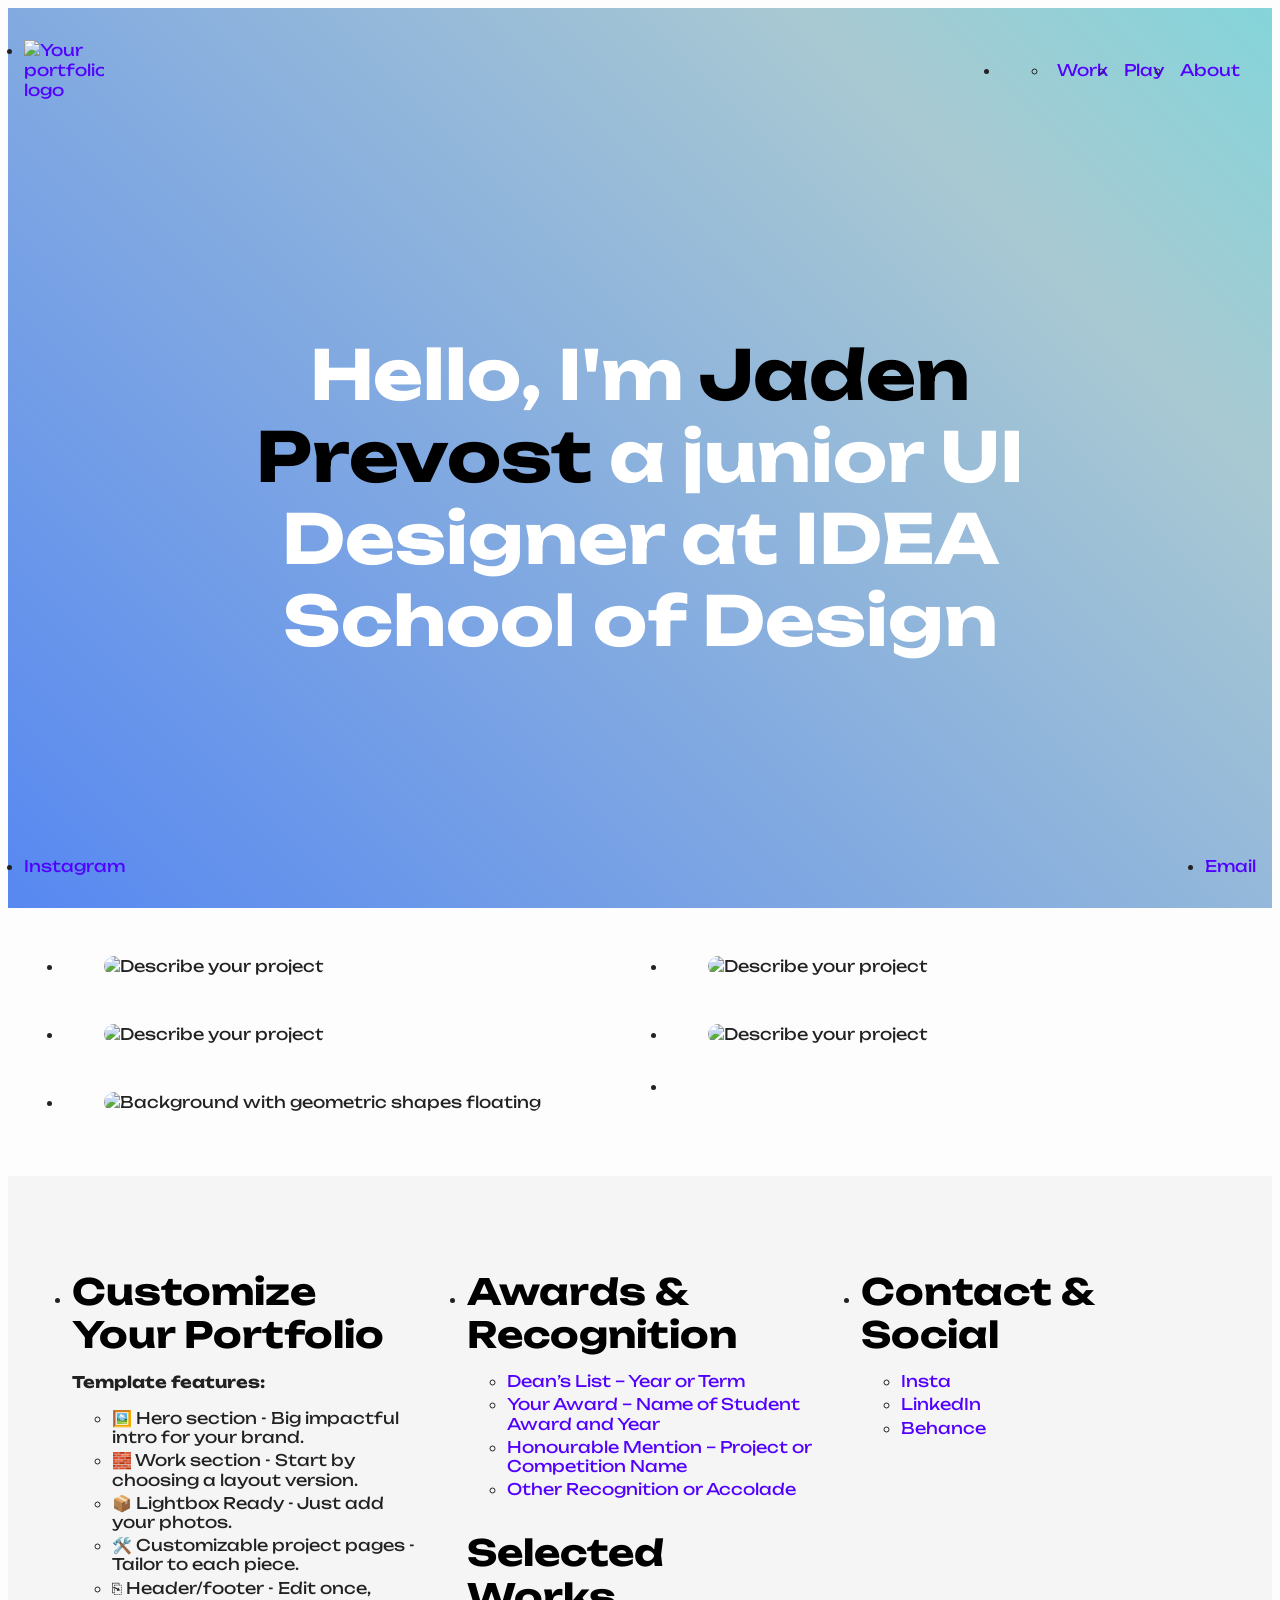
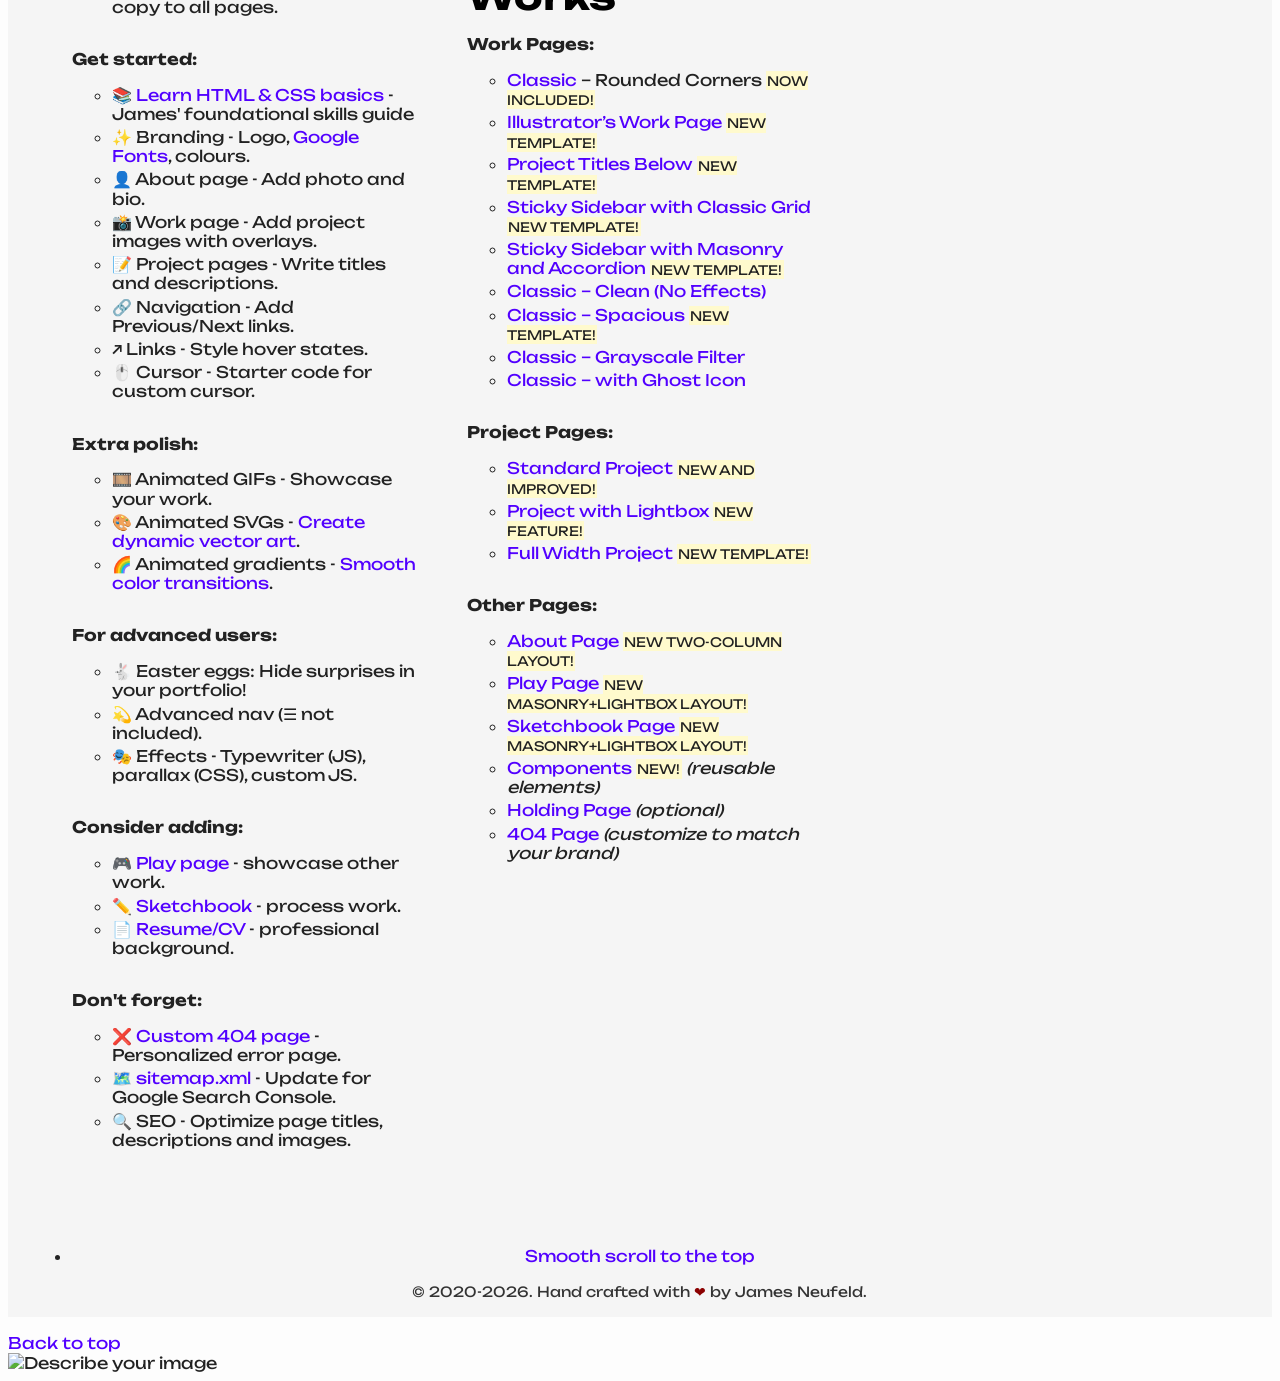
==== index.html @ 2d8c3b5b "Help from James" ====
<!doctype html>
<html lang="en">
  <head>
    <title>
      Free Creative Portfolio Template: October 2025 Version | Work Page
    </title>
    <meta
      name="description"
      content="When writing a meta description, keep it between 140 and 160 characters so Google can display your entire message. Don’t forget to include your keyword!"
    />
    <meta charset="utf-8" />
    <meta name="viewport" content="width=device-width, initial-scale=1.0" />
    <link
      rel="icon"
      type="image/svg+xml"
      href="assets/branding-images/favicon.svg"
    />
    <link
      rel="icon"
      type="image/png"
      href="assets/branding-images/favicon.png"
    />
    <meta property="og:image" content="screenshot.jpg" />
    <link
      rel="stylesheet"
      href="https://cdnjs.cloudflare.com/ajax/libs/meyer-reset/2.0/reset.min.css"
    />
    <link
      rel="stylesheet"
      href="https://cdnjs.cloudflare.com/ajax/libs/font-awesome/6.6.0/css/all.min.css"
      integrity="sha512-Kc323vGBEqzTmouAECnVceyQqyqdsSiqLQISBL29aUW4U/M7pSPA/gEUZQqv1cwx4OnYxTxve5UMg5GT6L4JJg=="
      crossorigin="anonymous"
      referrerpolicy="no-referrer"
    />
    <link rel="stylesheet" href="./styles/style.css" />
  </head>

  <body class="work-page" id="top">
    <section class="hero gradient-animation">
      <header class="hero-header">
        <ul class="nav-branding">
          <!-- Logo (standalone LI) -->
          <li class="nav-branding-logo">
            <a href="index.html">
              <img
                src="assets/branding-images/logo.svg"
                alt="Your portfolio logo"
              />
            </a>
          </li>
          <li class="nav-branding-item">
            <ul class="nav-branding-group">
              <li class="nav-branding-item">
                <a href="index.html" class="nav-link-primary">Work</a>
              </li>
              <li class="nav-branding-item">
                <a href="play.html" class="nav-link-primary">Play</a>
              </li>
              <li class="nav-branding-item">
                <a href="about.html" class="nav-link-primary">About</a>
              </li>
            </ul>
          </li>
        </ul>
      </header>
      <div class="hero-headline-wrapper">
        <h1 class="hero-headline">
          Hello, I'm
          <span class="highlight-primary stroke-shadow">Jaden Prevost</span> a
          junior UI Designer at IDEA School of Design
        </h1>
      </div>
      <footer class="hero-footer">
        <ul class="hero-footer-navigation">
          <li>
            <!-- Update with your real Instagram link -->
            <a href="#" class="nav-link-primary">Instagram</a>
          </li>
          <li>
            <!-- Update with your real email address -->
            <a href="mailto:james@magnetude.com" class="nav-link-primary"
              >Email</a
            >
          </li>
        </ul>
      </footer>
    </section>

    <main class="main-work-section">
      <section class="portfolio">
        <ul class="grid">
          <li class="work-page-grid-item">
            <figure>
              <img
                src="assets/temp/first-name-last-name--project-title--category-3.jpg"
                width="1920"
                height="1080"
                class="rounded-large"
                loading="lazy"
                alt="Describe your project"
              />
            </figure>
            <a href="project-1.html">
              <div
                class="project-details-overlay overlay rounded-large centered-text"
              >
                <h1 class="work-grid-project-title">Shared Space</h1>
                <h4 class="work-grid-project-category">Mobile App</h4>
              </div>
            </a>
          </li>
          <li class="work-page-grid-item">
            <figure>
              <img
                src="assets/temp/first-name-last-name--project-title--category-1.jpg"
                width="1920"
                height="1080"
                class="rounded-large"
                loading="lazy"
                alt="Describe your project"
              />
            </figure>
            <a href="project-2.html">
              <div
                class="project-details-overlay overlay rounded-large centered-text"
              >
                <h1 class="work-grid-project-title">Mexican Dine</h1>
                <h4 class="work-grid-project-category">
                  WordPress Restaurant Website
                </h4>
              </div>
            </a>
          </li>
          <li class="work-page-grid-item">
            <figure>
              <img
                src="assets/temp/first-name-last-name--project-title--category-2.jpg"
                width="1920"
                height="1080"
                class="rounded-large"
                loading="lazy"
                alt="Describe your project"
              />
            </figure>
            <a href="project-3.html">
              <div
                class="project-details-overlay overlay rounded-large centered-text"
              >
                <h1 class="work-grid-project-title">Project Number Three</h1>
                <h4 class="work-grid-project-category">
                  Packaging &amp; Art Direction
                </h4>
              </div>
            </a>
          </li>
          <li class="work-page-grid-item">
            <figure>
              <img
                src="assets/temp/first-name-last-name--project-title--category--placeholder-neo-classical-1.jpg"
                width="1920"
                height="1080"
                class="rounded-large"
                loading="lazy"
                alt="Describe your project"
              />
            </figure>
            <a href="project-1.html">
              <div
                class="project-details-overlay overlay rounded-large centered-text"
              >
                <h1 class="work-grid-project-title">Project Number Four</h1>
                <h4 class="work-grid-project-category">Fine Art</h4>
              </div>
            </a>
          </li>
          <li class="work-page-grid-item">
            <figure>
              <img
                src="assets/temp/animated-svg-background-example.svg"
                width="1920"
                height="1080"
                class="rounded-large"
                loading="lazy"
                alt="Background with geometric shapes floating"
              />
            </figure>
            <a href="project-1.html">
              <div
                class="project-details-overlay overlay rounded-large centered-text"
              >
                <h1 class="work-grid-project-title">Project Number Five</h1>
                <h4 class="work-grid-project-category">Illustration</h4>
              </div>
            </a>
          </li>
          <li class="work-page-grid-item">
            <figure>
              <object
                type="image/svg+xml"
                data="assets/temp/mixed-media-animation-example.svg"
                class="rounded-large"
              ></object>
            </figure>
            <a href="project-1.html">
              <div
                class="project-details-overlay overlay rounded-large centered-text"
              >
                <h1 class="work-grid-project-title">Project Number Six</h1>
                <h4 class="work-grid-project-category">Add Your Categories</h4>
              </div>
            </a>
          </li>
        </ul>
      </section>
    </main>
    <ul class="footer-global">
      <li class="footer-tagline">
        <h2>Customize Your Portfolio</h2>
        <p><strong>Template features:</strong></p>
        <ul class="footer-list">
          <li class="footer-item">
            🖼️ Hero section - Big impactful intro for your brand.
          </li>
          <li class="footer-item">
            🧱 Work section - Start by choosing a layout version.
          </li>
          <li class="footer-item">📦 Lightbox Ready - Just add your photos.</li>
          <li class="footer-item">
            🛠️ Customizable project pages - Tailor to each piece.
          </li>
          <li class="footer-item">
            ⎘ Header/footer - Edit once, copy to all pages.
          </li>
        </ul>

        <p><strong>Get started:</strong></p>
        <ul class="footer-list">
          <li class="footer-item">
            📚
            <a
              href="https://www.notion.so/jamesneufeld/Introduction-to-HTML-CSS-Foundational-Skills-1b8ffef6256f80ca9e20fd0b42656bd6"
              target="_blank"
              >Learn HTML & CSS basics</a
            >
            - James' foundational skills guide
          </li>
          <li class="footer-item">
            ✨ Branding - Logo,
            <a href="https://fonts.google.com/" target="_blank">Google Fonts</a
            >, colours.
          </li>
          <li class="footer-item">👤 About page - Add photo and bio.</li>
          <li class="footer-item">
            📸 Work page - Add project images with overlays.
          </li>
          <li class="footer-item">
            📝 Project pages - Write titles and descriptions.
          </li>
          <li class="footer-item">🔗 Navigation - Add Previous/Next links.</li>
          <li class="footer-item">↗️ Links - Style hover states.</li>
          <li class="footer-item">
            🖱️ Cursor - Starter code for custom cursor.
          </li>
        </ul>
        <p><strong>Extra polish:</strong></p>
        <ul class="footer-list">
          <li class="footer-item">🎞️ Animated GIFs - Showcase your work.</li>
          <li class="footer-item">
            🎨 Animated SVGs -
            <a href="https://www.svgator.com/" target="_blank"
              >Create dynamic vector art</a
            >.
          </li>
          <li class="footer-item">
            🌈 Animated gradients -
            <a href="https://mycolor.space/gradient" target="_blank"
              >Smooth color transitions</a
            >.
          </li>
        </ul>
        <p><strong>For advanced users:</strong></p>
        <ul class="footer-list">
          <li class="footer-item">
            🐇 Easter eggs: Hide surprises in your portfolio!
          </li>
          <li class="footer-item">💫 Advanced nav (☰ not included).</li>
          <li class="footer-item">
            🎭 Effects - Typewriter (JS), parallax (CSS), custom JS.
          </li>
        </ul>
        <p><strong>Consider adding:</strong></p>
        <ul class="footer-list">
          <li class="footer-item">
            🎮 <a href="play.html">Play page</a> - showcase other work.
          </li>
          <li class="footer-item">
            ✏️ <a href="sketchbook.html">Sketchbook</a> - process work.
          </li>
          <li class="footer-item">
            📄 <a href="resume.html">Resume/CV</a> - professional background.
          </li>
        </ul>
        <p><strong>Don't forget:</strong></p>
        <ul class="footer-list">
          <li class="footer-item">
            ❌ <a href="404.html">Custom 404 page</a> - Personalized error page.
          </li>
          <li class="footer-item">
            🗺️ <a href="sitemap.xml">sitemap.xml</a> - Update for Google Search
            Console.
          </li>
          <li class="footer-item">
            🔍 SEO - Optimize page titles, descriptions and images.
          </li>
        </ul>
      </li>
      <li class="footer-highlights">
        <h2>Awards &amp; Recognition</h2>
        <ul class="footer-awards-list">
          <li class="footer-item">
            <a href="#">Dean’s List – Year or Term</a>
          </li>
          <li class="footer-item">
            <a href="#">Your Award – Name of Student Award and Year</a>
          </li>
          <li class="footer-item">
            <a href="#">Honourable Mention – Project or Competition Name</a>
          </li>
          <li class="footer-item">
            <a href="#">Other Recognition or Accolade</a>
          </li>
        </ul>

        <h2>Selected Works</h2>

        <p><strong>Work Pages:</strong></p>
        <ul class="footer-works-list">
          <li class="footer-item">
            <a href="index.html">Classic</a> – Rounded Corners
            <span class="badge-new blink">Now Included!</span>
          </li>
          <li class="footer-item">
            <a href="illustration.html">Illustrator’s Work Page</a>
            <span class="badge-new blink">New Template!</span>
          </li>
          <li class="footer-item">
            <a href="work-titles-below.html">Project Titles Below</a>
            <span class="badge-new blink">New Template!</span>
          </li>
          <li class="footer-item">
            <a href="work-sidebar.html">Sticky Sidebar with Classic Grid</a>
            <span class="badge-new blink">New Template!</span>
          </li>
          <li class="footer-item">
            <a href="work-sidebar-masonry.html"
              >Sticky Sidebar with Masonry and Accordion</a
            >
            <span class="badge-new blink">New Template!</span>
          </li>
          <li class="footer-item">
            <a href="work-clean.html">Classic – Clean (No Effects)</a>
          </li>
          <li class="footer-item">
            <a href="work-padded.html">Classic – Spacious</a>
            <span class="badge-new blink">New Template!</span>
          </li>
          <li class="footer-item">
            <a href="work-grayscale.html">Classic – Grayscale Filter</a>
          </li>
          <li class="footer-item">
            <a href="work-ghost.html">Classic – with Ghost Icon</a>
          </li>
        </ul>

        <p><strong>Project Pages:</strong></p>
        <ul class="footer-works-list">
          <li class="footer-item">
            <a href="project-1.html">Standard Project</a>
            <span class="badge-new blink">New and improved!</span>
          </li>
          <li class="footer-item">
            <a href="project-lightbox.html">Project with Lightbox</a>
            <span class="badge-new blink">New feature!</span>
          </li>
          <li class="footer-item">
            <a href="project-full-width.html">Full Width Project</a>
            <span class="badge-new blink">New Template!</span>
          </li>
        </ul>

        <p><strong>Other Pages:</strong></p>
        <ul class="footer-works-list">
          <li class="footer-item">
            <a href="about.html">About Page</a>
            <span class="badge-new blink">New Two-Column Layout!</span>
          </li>
          <li class="footer-item">
            <a href="play.html">Play Page</a>
            <span class="badge-new blink">New Masonry+Lightbox Layout!</span>
          </li>
          <li class="footer-item">
            <a href="sketchbook.html">Sketchbook Page</a>
            <span class="badge-new blink">New Masonry+Lightbox Layout!</span>
          </li>
          <li class="footer-item">
            <a href="components.html">Components</a>
            <span class="badge-new blink">New!</span>
            <em>(reusable elements)</em>
          </li>
          <li class="footer-item">
            <a href="index.html">Holding Page</a> <em>(optional)</em>
          </li>
          <li class="footer-item">
            <a href="404.html">404 Page</a>
            <em>(customize to match your brand)</em>
          </li>
        </ul>
      </li>
      <li class="footer-contact-social">
        <h2>Contact &amp; Social</h2>
        <ul class="footer-socials-list">
          <li class="footer-item"><a href="#">Insta</a></li>
          <li class="footer-item"><a href="#">LinkedIn</a></li>
          <li class="footer-item"><a href="#">Behance</a></li>
        </ul>
      </li>
      <li class="footer-full-width">
        <p><a href="#top">Smooth scroll to the top</a></p>
        <p class="footer-fineprint">
          &copy; <span id="copyright-years">2020-</span>. Hand crafted with
          <span class="heart">❤</span>
          by James Neufeld.
        </p>
        <script>
          document.getElementById("copyright-years").textContent +=
            new Date().getFullYear();
        </script>
      </li>
    </ul>

    <div id="myID" class="bottomMenu hide">
      <a href="#">Back to top</a>
    </div>

    <div class="flier">
      <img
        src="assets/branding-images/smiley-face.svg"
        alt="Describe your image"
      />
    </div>

    <script>
      myID = document.getElementById("myID");

      var myScrollFunc = function () {
        var y = window.scrollY;
        if (y >= 800) {
          myID.className = "bottomMenu show";
        } else {
          myID.className = "bottomMenu hide";
        }
      };

      window.addEventListener("scroll", myScrollFunc);
    </script>
  </body>
</html>
---- styles/style.css ----
/*
 * =============================================
 * PORTFOLIO FOR CREATIVES – MAIN STYLESHEET
 * =============================================
 * Author: James Neufeld
 * Version: 2.1 | Last Updated: April 13, 2025
 * License: GNU General Public License v3.0 (GPL-3.0)
 * https://www.gnu.org/licenses/gpl-3.0.en.html
 * 
 * CONTENTS:                    DESIGN SYSTEM:
 * 1. Base Styles               - Comprehensive color & font theming 🎨
 * 2. Typography                - Mobile-first responsive architecture 📱
 * 3. Layout Components
 * 4. Page Templates
 * 5. Responsive Breakpoints
 * =============================================
 */

/* 
███████  ██████  ███    ██ ████████ ███████ 
██      ██    ██ ████   ██    ██    ██      
█████   ██    ██ ██ ██  ██    ██    ███████ 
██      ██    ██ ██  ██ ██    ██         ██ 
██       ██████  ██   ████    ██    ███████ 
*/

/* ------------------------------- */
/* 🌐 Google Fonts - Customize Your Site's Typography */
/* You can add your own fonts here, but be mindful of performance */
/* ------------------------------- */

/* TODO: Replace these Google Fonts with the ones you want to use on your site. */
/* Remember, the more fonts you load, the longer it can take for your page to load. */

/* Unbounded Font*/
@import url("https://fonts.googleapis.com/css2?family=Unbounded:wght@200..900&display=swap");

/*

/* 
██ ███    ███ ██████   ██████  ██████  ████████      ██████ ███████ ███████ 
██ ████  ████ ██   ██ ██    ██ ██   ██    ██        ██      ██      ██      
██ ██ ████ ██ ██████  ██    ██ ██████     ██        ██      ███████ ███████ 
██ ██  ██  ██ ██      ██    ██ ██   ██    ██        ██           ██      ██ 
██ ██      ██ ██       ██████  ██   ██    ██         ██████ ███████ ███████ 
*/

/* ------------------------------- */
/* 🔗 Imported Stylesheets */
/* These are external CSS files that add extra effects to your site. */
/* ------------------------------- */

/* TODO: Delete any stylesheets you don't plan to use on your site. */

/* File for animation effects that make elements move (e.g., flying) */
@import url("make-something-fly.css");

/* File for animation effects that make elements blink */
@import url("make-something-blink.css");

/* File for adding a smooth animated gradient background */
@import url("animated-gradient.css");

/* File for adding a glitch animation to your 404 error page */
@import url("error.css");

/* File for adding text stroke (outline) effect */
@import url("text-stroke.css");

/* File for adding stroke shadow effect around text */
@import url("stroke-shadow.css");

/* File with extra experimental styles (e.g., fun animations or effects) */
@import url("experiments.css");

/* File for adding a scroll-to-top button or effect */
@import url("scroll-to-top.css");

/* File for adding accordion functionality to expand/collapse content sections */
@import url("accordian.css");

/* 
██    ██  █████  ██████  ██  █████  ██████  ██      ███████ ███████ 
██    ██ ██   ██ ██   ██ ██ ██   ██ ██   ██ ██      ██      ██      
██    ██ ███████ ██████  ██ ███████ ██████  ██      █████   ███████ 
 ██  ██  ██   ██ ██   ██ ██ ██   ██ ██   ██ ██      ██           ██ 
  ████   ██   ██ ██   ██ ██ ██   ██ ██████  ███████ ███████ ███████ 
*/

/* ------------------------------- */
/* 🎨 Theme Design Variables */
/* Use CSS variables to quickly change your site's color scheme and typography */
/* ------------------------------- */

/* These design variables store important elements like colours and fonts.
   You can easily change the look and feel of your site by adjusting these values. */

/* TODO: Customize these variables to fit your design. You can add new ones or delete ones you don’t need. */

:root {
  /* Typography */
  --font-family-body: "Unbounded", sans-serif;
  --font-family-heading: "Unbounded", sans-serif;
  --font-family-project-title: "Unbounded", sans-serif;
  /* Core Colours */
  --color-text-primary: #222;
  --color-text-secondary: #333;
  --color-accent-primary: #ffffff;
  --color-accent-secondary: #000000;
  --color-overlay-primary: rgba(82, 0, 255, 0.5);
  --color-highlight: lemonchiffon;
  --color-fallback: #ff057c; /* Fallback color for glitch effect on 404 page */
  /* Backgrounds */
  --color-bg: #fdfdfd;
  --color-bg-about: #f5f5f5;
  --color-bg-footer: #f5f5f5;
  --color-bg-holding-page: rgba(82, 0, 255, 0.6);
  /* Headings */
  --h1-color: #000000;
  --h2-color: #000000;
  --h3-color: #000000;
  --h4-color: #000000;
  --h5-color: #000000;
  --h6-color: #000000;
  /* Special Text Colours */
  --color-text-holding-title: #ebedf0;
  --color-text-project-category: #ffffff;
  --color-text-project-description: #222;
  --color-text-project-sidebar: #222;
  --color-text-project-title: #000000;
  --color-text-work-grid-title: #ffffff;
  /* Link States */
  --color-link: #5200ff;
  --color-link-hover: #111;
  --color-link-visited: #5200ff;
  /* Navigation */
  --color-nav-link: #5200ff;
  --color-nav-link-hover: #321575;
  --color-nav-arrow: #5200ff;
  --color-nav-arrow-hover: #000;
  --color-nav-arrow-stroke: #5200ff;
  --color-nav-arrow-stroke-hover: #000;
  /* Components */
  --color-bg-full-width: #f5f5f5;
  --color-bg-project-description: #f5f5f5;
  --color-bg-sidebar-project: transparent;
  --color-bg-sidebar-work: lemonchiffon;
  --color-gradient-hero: linear-gradient(90deg, #ff00ff, #00ffff);
  --color-gradient-project-details: linear-gradient(
    -225deg,
    #ff057c 0%,
    #8d0b93 50%,
    #321575 100%
  );
  /* Special Elements */
  --color-icon-heart: darkred;
  --color-text-holding-footer: #f8f8ff;
  --color-bg-selection: #5200ff;
  --color-shadow-stroke: rgba(0, 0, 0, 0.4);
  /* Assets */
  --image-noise-texture: url(/assets/temp/noise.svg);
  /* Animation Durations */
  --duration-fast: 0.15s; /* Quick interactions (hover states) */
  --duration-normal: 0.3s; /* Standard transitions (button clicks) */
  --duration-slow: 0.75s; /* Prominent animations (page transitions) */
  /* Rounded Corners */
  --radius-sm: 0.5rem; /* Small interactive elements */
  --radius-md: 1rem; /* Cards/containers */
  --radius-lg: 2rem; /* Large decorative elements */
  --radius-full: 50%; /* Circles/pills */
  /* Padding Scale */
  --padding-tiny: 0.5rem; /* Micro-spacing: icon padding, toggle switches */
  --padding-small: 1rem; /* Compact spacing: mobile buttons, form tags */
  --padding-medium: 2rem; /* Standard spacing: desktop buttons, card content */
  --padding-large: 3rem; /* Section spacing: content blocks, banner padding */
  --padding-jumbo: 4rem; /* Hero elements: full-width containers, page headers */
  --padding-ultra: 8rem; /* Full-bleed spacing: edge-to-edge layouts, super-sized headers */
  /* Flex Gap Scale */
  --gap-tiny: 0.5rem; /* Micro-gap: icon spacing, small button groups */
  --gap-small: 1rem; /* Compact gap: card elements, form fields */
  --gap-medium: 2rem; /* Standard gap: desktop card grids, section items */
  --gap-large: 3rem; /* Section gap: major content blocks, banner spacing */
  --gap-jumbo: 4rem; /* Hero gap: full-width containers, large card spacing */
  --gap-ultra: 8rem; /* Edge-to-edge spacing: mega sections, spacious layouts */
}

/* ======================
   #BASE STYLES
   ====================== */

/* 
███    ███  ██████  ██████  ██ ██      ███████     ███████ ██ ██████  ███████ ████████ 
████  ████ ██    ██ ██   ██ ██ ██      ██          ██      ██ ██   ██ ██         ██    
██ ████ ██ ██    ██ ██████  ██ ██      █████       █████   ██ ██████  ███████    ██    
██  ██  ██ ██    ██ ██   ██ ██ ██      ██          ██      ██ ██   ██      ██    ██    
██      ██  ██████  ██████  ██ ███████ ███████     ██      ██ ██   ██ ███████    ██    
*/

/* ------------------------------- */
/* 📱 Responsive Design for Small Devices (Portrait Phones) */
/* No media query needed for small devices like phones under 576px. This is the default in Bootstrap. */
/* ------------------------------- */

/* Add border-box sizing to make layout easier and enable smooth scrolling behavior */
html {
  box-sizing: border-box; /* Makes sure padding and borders don't add extra width to elements */
  scroll-behavior: smooth; /* Adds smooth scrolling between sections */
  cursor:
    url("../assets/temp/up-cursor.png"), auto !important; /* Custom cursor (change the URL below to use your own) */

  /* TODO: Replace the URL above to add a custom cursor. 
     If you want to use the default browser cursor, just delete this line. */
}

/* Ensure all elements, including pseudo-elements, follow border-box sizing */
*,
*:before,
*:after {
  box-sizing: inherit; /* Inherits the border-box setting from the html tag */
}

body {
  font-family: var(--font-family-body);
  color: var(--color-text-primary);
  background: var(--color-bg);
  display: flex;
  flex-direction: column;
  min-height: 100vh;
}

/* ------------------------------- */
/* 🖍️ Text Highlight Styles */
/* This changes the background color when you highlight text (like when you click and drag to select it) */
/* ------------------------------- */

::selection {
  background: var(
    --color-bg-selection
  ); /* Uses your custom color for highlighted text */
}

/* ---------------------------------------- */
/* 🖼️ Responsive Image Styles */
/* These styles make your images and icons look good on any screen size */
/* ---------------------------------------- */

/* Make all images and SVGs scale nicely */
img,
svg {
  max-width: 100%; /* Keeps the image from getting too big */
  height: auto; /* Keeps the image’s original proportions */
  vertical-align: top; /* Removes little gaps under images (from line-height) */
  object-fit: contain; /* Optional: Makes sure the whole image fits inside its box */
  /* Try 'cover' if you want it to fill the space, or remove this line if not needed */
}

/* ---------------------------------------- */
/* 🎨 Utility Classes for Styling Elements  */
/* Use these helper classes to quickly apply 
   common styles across your portfolio site */
/* ---------------------------------------- */

/* ------------------------ */
/* 📐 Layout & Spacing Tools */
/* ------------------------ */

/* Horizontally centers a block element (must have a defined width) */
.centered-block {
  margin: 0 auto;
}

/* Vertical layout – stacks items in a column (mobile-first) */
.flex-row {
  display: flex;
  flex-direction: column;
}

/* Puts the box on its own line and adds space underneath */
.margin-bottom {
  display: block; /* Makes it a block so it stacks nicely */
  margin-bottom: 1rem; /* Adds space below – helps with layout breathing room */
}

.width-third,
.width-two-thirds {
  width: 100%;
}

/* Adds a dashed border to help you see the box while you're designing */
.border {
  border: 1px dashed var(--color-accent-primary); /* This uses your custom accent color */
  /* TODO: Delete this later – it’s just here to help you see the box while you work */
}

/* ---------------------- */
/* ✍️  Typography Helpers */
/* ---------------------- */

/* Optimal line length for readability (~60 characters) */
.max-text-width {
  max-width: 60ch;
}

/* Centers your text (great for headings or buttons) */
.centered-text {
  text-align: center;
}

/* ------------------------------ */
/* 🌀 Animation & Interaction Tools */
/* ------------------------------ */

/* Smooth transition when applying transformations – improves hover experience */
.rotate {
  transition: transform 0.3s ease;
}

/* Rotates the element slightly on hover – adds a playful effect */
.rotate:hover {
  transform: rotate(4deg);
}

/* ----------------------------- */
/* 📦 Padding Utilities (Mobile First) */
/* ----------------------------- */

.padding-tiny {
  padding: var(--padding-tiny);
}

.padding-small {
  padding: var(--padding-small);
}

.padding-medium {
  padding: var(--padding-small); /* smaller, mobile-safe default */
}

.padding-large {
  padding: var(--padding-small); /* smaller, mobile-safe default */
}

.padding-jumbo {
  padding: var(--padding-small); /* smaller, mobile-safe default */
}

.padding-ultra {
  padding: var(--padding-small); /* smaller, mobile-safe default */
}

/* ----------------------------- */
/* 🧩 Flex Gap Utilities (Mobile First) */
/* ----------------------------- */
.gap-tiny {
  gap: var(--gap-tiny);
}
.gap-small {
  gap: var(--gap-small);
}
.gap-medium {
  gap: var(--gap-small); /* smaller, mobile-safe default */
}
.gap-large {
  gap: var(--gap-small); /* smaller, mobile-safe default */
}
.gap-jumbo {
  gap: var(--gap-small); /* smaller, mobile-safe default */
}
.gap-ultra {
  gap: var(--gap-small); /* smaller, mobile-safe default */
}

/* ------------------------------ */
/* 🧱 Border Radius Shortcuts */
/* ------------------------------ */

/* Small interactive elements (buttons, inputs) */
.rounded-small {
  border-radius: var(--radius-sm);
}

/* Default containers (cards, dropdowns) */
.rounded-medium {
  border-radius: var(--radius-md);
}

/* Large decorative elements (modals, banners) */
.rounded-large {
  border-radius: var(--radius-lg);
}

/* Perfect circles (avatars, icons) */
.rounded-full {
  border-radius: var(--radius-full);
}

/* ---------------------------------------- */
/* 🎥 Responsive Embedded Video Styles      */
/* These styles keep your videos looking sharp and correctly sized on any device */
/* ---------------------------------------- */

/* The container holds the video and maintains a 16:9 aspect ratio */
.project-video-container {
  position: relative;
  overflow: hidden;
  width: 100%;
  padding-top: 56.25%; /* 16:9 Aspect Ratio (because 9 ÷ 16 = 0.5625) */
  margin-bottom: 1rem;
}
/* The iframe is absolutely positioned to fill the container */
.responsive-iframe {
  position: absolute;
  top: 0;
  left: 0;
  bottom: 0;
  right: 0;
  width: 100%;
  height: 100%;
}

/* ---------------------------------------- */
/* 🧭 Responsive Navigation (Coming Soon)   */
/* This section is in progress — you'll build a mobile-friendly nav bar here */
/* ---------------------------------------- */

.responsive-nav {
  display: flex;
  flex-direction: row;
  justify-content: space-between;
  background: lightblue;
  padding: var(--padding-small);
}

/* ------------------------------------------------------------------ */
/* 🔤 Global & Mobile Typography                                      */
/* Heading styles that scale nicely for mobile-first, responsive sites */
/* ------------------------------------------------------------------ */

/* 
████████ ██    ██ ██████   ██████   ██████  ██████   █████  ██████  ██   ██ ██    ██ 
   ██     ██  ██  ██   ██ ██    ██ ██       ██   ██ ██   ██ ██   ██ ██   ██  ██  ██  
   ██      ████   ██████  ██    ██ ██   ███ ██████  ███████ ██████  ███████   ████   
   ██       ██    ██      ██    ██ ██    ██ ██   ██ ██   ██ ██      ██   ██    ██    
   ██       ██    ██       ██████   ██████  ██   ██ ██   ██ ██      ██   ██    ██    
*/

/* Heading Styles (h1 - h6) */

h1 {
  font-size: 2.2rem;
  font-family: var(--font-family-heading);
  line-height: 1.2;
  margin-bottom: 1rem;
  color: var(--h1-color);
}

h2 {
  font-size: 2rem;
  font-family: var(--font-family-heading);
  line-height: 1.2;
  margin-bottom: 1rem;
  color: var(--h2-color);
}

h3 {
  font-size: 1.325rem;
  margin-bottom: 1rem;
  line-height: 1.2;
  color: var(--h3-color);
}

h4 {
  font-size: 1.2rem;
  line-height: 1.2;
  margin-bottom: 1rem;
  color: var(--h4-color);
}

h5 {
  font-size: 1.1rem;
  line-height: 1.2;
  margin-bottom: 1rem;
  color: var(--h5-color);
}

h6 {
  font-size: 1rem;
  line-height: 1.2;
  margin-bottom: 1rem;
  color: var(--h6-color);
}

/* ------------------------------------------------------------------ */
/* 📝 Paragraph and Text Styles                                       */
/* Base text styles for body copy, bold, italic, and fine print       */
/* ------------------------------------------------------------------ */

p {
  font-size: 1rem;
  line-height: 1.3;
  margin-bottom: 1rem;
}

strong {
  font-weight: 700; /* Makes text bold */
}

em {
  font-style: italic; /* Adds emphasis with italic style */
}

sup {
  font-size: 0.6em; /* smaller than the surrounding text */
  vertical-align: super; /* ensures it sits above the baseline */
  font-weight: normal; /* optional: adjust weight */
}

/* ------------------------------------------------------------------ */
/* 🎨 Custom Class Styles for Headlines, Projects, and Highlights     */
/* Use these utility classes to style key text elements across pages  */
/* ------------------------------------------------------------------ */

/* Main hero headline — usually sits in the intro section */
.hero-headline {
  color: var(--color-accent-primary); /* Uses your brand's dominant color */
  max-width: 40ch; /* Optimal line length for readability (~40 characters) */
  text-wrap: balance; /* Prevents awkward line breaks (like elegant typography) */
  margin-inline: auto; /* Horizontally centers the text in its container */
}

/* Large project title — appears on individual project pages */
.project-title {
  font-size: 3.625rem;
  font-family: var(--font-family-project-title);
  color: var(--color-text-project-title);
  margin-bottom: 1rem;
}

/* Project description text — pairs with the project title */
.project-description {
  font-size: 1.225rem;
  line-height: 1.2;
  color: var(--color-text-project-description);
  margin-bottom: 1rem;
}

/* 🧱 Full-width headings — useful in layouts that span edge-to-edge */
.h1-full-width,
.h2-full-width {
  width: 100%;
  padding: var(--padding-small);
}

/* ✨ Highlighted text — great for emphasis */
.highlight-primary {
  color: var(--color-accent-secondary);
}

.highlight-gradient {
  background: var(--color-gradient-hero);
  -webkit-background-clip: text;
  color: transparent;
  font-weight: bold;
}

/* 📂 Project grid title — used in grid view (like a portfolio gallery) */
.work-grid-project-title {
  font-size: 2.875rem;
  color: var(--color-text-work-grid-title);
  text-wrap: balance;
}

/* 🏷️ Project category label — displays the type or role of the project */
.work-grid-project-category {
  color: var(--color-text-project-category);
}

/*

██   ██ ██    ██ ██████  ███████ ██████  ██      ██ ███    ██ ██   ██ ███████ 
██   ██  ██  ██  ██   ██ ██      ██   ██ ██      ██ ████   ██ ██  ██  ██      
███████   ████   ██████  █████   ██████  ██      ██ ██ ██  ██ █████   ███████ 
██   ██    ██    ██      ██      ██   ██ ██      ██ ██  ██ ██ ██  ██       ██ 
██   ██    ██    ██      ███████ ██   ██ ███████ ██ ██   ████ ██   ██ ███████ 

*/

/* -------------------------------------------------------------------------- */
/* 🔗 Hyperlink Styles — LVHFA                                                */
/* LVHFA = Link, Visited, Hover, Focus, Active                                */
/* These are the five main states a hyperlink can be in                       */
/* -------------------------------------------------------------------------- */

/* Unvisited link */
a:link {
  color: var(--color-link);
  text-decoration: none; /* Removes underline */
}

/* Visited link — after a user clicks and returns */
a:visited {
  color: var(--color-link-visited);
}

/* Hover — when a user hovers their mouse over the link */
a:hover {
  color: var(--color-link-hover);
}

/* Focus — when a link is focused (keyboard navigation) */
a:focus {
  outline: 1px solid var(--color-accent-primary);
}

/* Active — when the link is actively being clicked or tapped */
a:active {
  color: var(--color-link-hover);
  /* Useful for mobile tap interactions */
}

/* -------------------------------------------------------------------------- */
/* 🧭 Hyperlink Class Styles                                                  */
/* These are custom styles for specific types of navigation links             */
/* -------------------------------------------------------------------------- */

a.nav-link-primary {
  color: var(--color-nav-link);
}
a.nav-link-primary:hover {
  color: var(--color-nav-link-hover);
}

/* -------------------------------------------------------------------------- */
/* 🧭 Previous & Next Project Navigation Arrows                               */
/* These styles are for the left and right arrows used to move between       */
/* individual project pages in your portfolio. Includes stroke effect styles.*/
/* -------------------------------------------------------------------------- */

/* Default and visited state for navigation arrows */

.navigation-arrow:link,
.navigation-arrow:visited {
  color: var(--color-nav-arrow);
}

/* Hover and active (clicked) states — makes arrows feel interactive */
.navigation-arrow:active,
.navigation-arrow:hover {
  color: var(--color-nav-arrow-hover);
}

/* 🖋️ Optional stroke effect for a bold, outlined arrow look */

.stroke:link,
.stroke:visited {
  -webkit-text-stroke-width: 2px;
  -webkit-text-stroke-color: var(--color-nav-arrow-stroke);
}

.stroke:active,
.stroke:hover {
  -webkit-text-stroke-width: 2px;
  -webkit-text-stroke-color: var(--color-nav-arrow-stroke-hover);
}

/* 

██   ██ ███████ ██████   ██████  
██   ██ ██      ██   ██ ██    ██ 
███████ █████   ██████  ██    ██ 
██   ██ ██      ██   ██ ██    ██ 
██   ██ ███████ ██   ██  ██████  
                                 
*/

/* -------------------------------------------------------------------------- */
/* 🦸 Hero Section Layout                                                     */
/* Full-page intro area with logo, headline, icon, and footer nav            */
/* Great place for first impression and personal branding                    */
/* -------------------------------------------------------------------------- */

.hero {
  width: 100%;
  min-height: 80vh; /* Takes up most of the screen height */
  display: flex;
  flex-direction: column;
}
.hero-header {
  min-height: 6rem; /* Space reserved for logo + nav */
}

.nav-branding {
  display: flex;
  flex-direction: column;
  justify-content: space-between;
  padding: var(--padding-small);
  align-items: center;
}

.nav-branding-group {
  display: flex;
  flex-direction: row;
}
.nav-branding-item {
  padding: var(--padding-tiny);
}

.nav-branding-logo {
  width: 3rem;
  /* TODO: Adjust the width of the logo on mobile devices here */
}

.hero-headline-wrapper {
  width: 100%;
  display: flex;
  flex-direction: column;
  flex: 1;
  gap: 3rem;
  align-items: center;
  justify-content: center;
  padding: var(--padding-small);
  text-align: center; /* Keeps text centered */
}

.hero-icon {
  font-size: 4rem;
}

.hero-footer {
  display: flex;
  justify-content: center;
  flex-direction: column;
  text-align: center;
}

.hero-footer-navigation {
  display: flex;
  flex-direction: row;
  justify-content: space-between;
  padding: var(--padding-small);
}

/*

 ██████  ██████  ███    ███ ██████   ██████  ███    ██ ███████ ███    ██ ████████ ███████ 
██      ██    ██ ████  ████ ██   ██ ██    ██ ████   ██ ██      ████   ██    ██    ██      
██      ██    ██ ██ ████ ██ ██████  ██    ██ ██ ██  ██ █████   ██ ██  ██    ██    ███████ 
██      ██    ██ ██  ██  ██ ██      ██    ██ ██  ██ ██ ██      ██  ██ ██    ██         ██ 
 ██████  ██████  ██      ██ ██       ██████  ██   ████ ███████ ██   ████    ██    ███████ 
                                                                                          
*/

/* -------------------------------------------------------------------------- */
/* 🔧 Full-Width Section Components                                             */
/* These components create flexible, full-screen sections for your portfolio   */
/* Perfect for highlighting key information and projects                      */
/* -------------------------------------------------------------------------- */

.full-width-section {
  width: 100%;
  min-height: 80vh; /* Takes up most of the screen height */
  display: flex;
  flex-direction: column;
  align-items: center;
  justify-content: center;
  background: var(
    --color-bg-full-width
  ); /* Background color for full-width sections */
  margin-bottom: 1rem;
}

.full-width-headline-wrapper {
  width: 100%;
  min-height: 60vh; /* Ensures the headline takes up a good portion of the screen */
  display: flex;
  flex-direction: column;
  align-items: center;
  justify-content: center;
  padding: var(--padding-small);
  text-align: center; /* Keeps the text centered */
}

.section-container {
  width: 100%;
  display: flex;
  flex-direction: column;
  align-items: center;
  justify-content: center;
  padding: var(--padding-small);
  margin-bottom: 1rem;
}
.section-item {
  padding: var(--padding-small);
  margin: 1rem;
}

/* 

██     ██  ██████  ██████  ██   ██     ██████   █████   ██████  ███████ 
██     ██ ██    ██ ██   ██ ██  ██      ██   ██ ██   ██ ██       ██      
██  █  ██ ██    ██ ██████  █████       ██████  ███████ ██   ███ █████   
██ ███ ██ ██    ██ ██   ██ ██  ██      ██      ██   ██ ██    ██ ██      
 ███ ███   ██████  ██   ██ ██   ██     ██      ██   ██  ██████  ███████ 

*/

/* -------------------------------------------------------------------------- */
/* 🔲 Work Page Layout Components                                               */
/* These styles create the layout for your work portfolio and project pages    */
/* The goal is to showcase your projects and provide a responsive, clean UI  */
/* -------------------------------------------------------------------------- */

/* Work wrapper (takes up available space) */
.main-work-section {
  flex: 1;
}

/* Padding around work grid and project page */
.portfolio,
.project-wrapper,
.work-sidebar-wrapper {
  padding: var(
    --padding-tiny
  ); /* Padding to keep content from touching edges */
}

/* Work Sidebar on Mobile */
.work-sidebar {
  width: 100%;
  background: var(
    --color-bg-sidebar-work
  ); /* Background color for the sidebar */
}

/* Main Work Area with Sidebar on Mobile */
.work-details {
  width: 100%;
}

/* Defining the work page grid */
.grid {
  display: grid;
  grid-template-columns: repeat(
    auto-fit,
    minmax(300px, 1fr)
  ); /* Creates a responsive grid */
  grid-gap: 1rem; /* Space between grid items */
  /* The auto-fit and minmax() function help ensure responsiveness across screen sizes */
}

/* Individual Work Grid Item */
.work-page-grid-item,
.overlay-container {
  width: 100%;
  height: auto;
  position: relative; /* Needed to position the overlay */
}
/* Masonry Overlay Text */
.overlay-container:hover .overlay {
  opacity: 1;
}

/* Project container for background and padding */
.project-container {
  background: var(--color-accent-primary); /* Set project background color */
  padding: var(--padding-medium);
}

/* Overlay (appears on hover) */
.overlay {
  position: absolute;
  top: 0;
  right: 0;
  bottom: 0;
  left: 0;
  width: 100%;
  height: 100%;
  opacity: 0; /* Initially invisible */
  transition: var(--duration-slow) ease;
  display: flex;
  justify-content: center;
  align-items: center;
  flex-direction: column;
  padding: var(--padding-small);
  background-color: var(
    --color-overlay-primary
  ); /* Background color of the overlay */
  transition:
    opacity var(--duration-normal),
    visibility var(--duration-normal);
}

/* Hover effect on work page grid items */
.work-page-grid-item:hover .overlay {
  visibility: visible; /* Make overlay visible on hover */
  opacity: 1; /* Set opacity on hover */
}

/* Optional container for future overlay customization */
.project-details-overlay {
  /* Placeholder: no custom styles yet */
}

/*

███████ ██ ██████  ███████ ██████   █████  ██████  
██      ██ ██   ██ ██      ██   ██ ██   ██ ██   ██ 
███████ ██ ██   ██ █████   ██████  ███████ ██████  
     ██ ██ ██   ██ ██      ██   ██ ██   ██ ██   ██ 
███████ ██ ██████  ███████ ██████  ██   ██ ██   ██ 
                                                   
                                                   
*/

/* -------------------------------------------------------------------------- */
/* 🗂️ Sidebar Navigation Styles                                                 */
/* This section contains styles for the sidebar navigation on the portfolio    */
/* website. The aim is to create a simple and clean sidebar for better access. */
/* -------------------------------------------------------------------------- */

/* Sidebar navigation list styles */
.sidebar-nav-list {
  padding: var(--padding-small); /* Adds padding around the navigation list */
}

/* Individual navigation item styles */
.sidebar-nav-item {
  margin-bottom: 1rem; /* Space between each navigation item */
}

/* 

 █████  ██████   ██████  ██    ██ ████████ 
██   ██ ██   ██ ██    ██ ██    ██    ██    
███████ ██████  ██    ██ ██    ██    ██    
██   ██ ██   ██ ██    ██ ██    ██    ██    
██   ██ ██████   ██████   ██████     ██    
                                           
*/

/* -------------------------------------------------------------------------- */
/* 📚 About Page Grid Styles                                                   */
/* These styles structure the layout of the "About" page using a grid system.  */
/* The grid has 3 main sections: an image, text, and footer.                   */
/* -------------------------------------------------------------------------- */

/* Grid container for the About section */
.about-grid {
  display: grid; /* Set to grid layout */
  grid-template-columns: 1fr; /* Single column layout for mobile and smaller screens */
  grid-gap: 3rem; /* Space between grid items */
  background: var(--color-bg-about); /* Background color for the section */
  padding: var(--padding-small); /* Padding around the grid */
  flex: 1; /* Flex-grow to take up available space */
}

/* Image section in the About page grid */
.about-grid-image {
  grid-column: 1 / 2; /* Image spans the first column */
  grid-row: 1 / 2; /* Image spans the first row */
}

/* Text section in the About page grid */
.about-grid-text {
  grid-column: 1 / 2; /* Text spans the first column */
  grid-row: 2 / 3; /* Text spans the second row */
}

/* 

███████  ██████   ██████  ████████ ███████ ██████  
██      ██    ██ ██    ██    ██    ██      ██   ██ 
█████   ██    ██ ██    ██    ██    █████   ██████  
██      ██    ██ ██    ██    ██    ██      ██   ██ 
██       ██████   ██████     ██    ███████ ██   ██ 
                                                   
*/

/* -------------------------------------------------------------------------- */
/* 📱 MOBILE FOOTER LAYOUT                                                    */
/* Designed with mobile-first approach using CSS Grid                          */
/* -------------------------------------------------------------------------- */

.footer-global {
  display: grid;
  grid-template-columns: 1fr; /* Single column layout */
  grid-gap: 3rem; /* Consistent spacing between sections */
  min-height: auto; /* Allows footer to expand based on content, no fixed height */
  background: var(--color-bg-footer); /* Using CSS variable for theming */
  padding: var(--padding-small); /* Internal spacing */

  /* Note: Using 'fr' units ensures proper scaling across devices */
}

/* -------------------------------------------------------------------------- */
/* 🧩 FOOTER SECTION PLACEMENT                                                */
/* Each component stacks vertically in mobile view                             */
/* -------------------------------------------------------------------------- */

.footer-tagline {
  grid-column: 1 / 2; /* Full width (single column) */
  grid-row: 1 / 2;
}
.footer-highlights {
  grid-column: 1 / 2;
  grid-row: 2 / 3;
}
.footer-contact-social {
  grid-column: 1 / 2;
  grid-row: 3 / 4;
}
/* -------------------------------------------------------------------------- */
/* 🌊 FULL-WIDTH BOTTOM SECTION                                               */
/* Typically used for copyright/legal information                             */
/* -------------------------------------------------------------------------- */
.footer-full-width {
  grid-column: 1 / 2;
  grid-row: 4 / 5;
  text-align: center; /* Center copyright text */
  align-self: end; /* Push to bottom */
}

/* ------------------------------- */
/* 📜 Reusable footer list styles */
/* ------------------------------- */
.footer-list {
  margin-bottom: 2rem;
}
.footer-awards-list {
  margin-bottom: 2rem;
}
.footer-works-list {
  margin-bottom: 2rem;
}
.footer-socials-list {
  margin-bottom: 2rem;
}

/* -------------------------------------------------------------------------- */
/* 📏 Footer Item Spacing                                                     */
/* -------------------------------------------------------------------------- */

/* Apply this class to ALL list items (awards, works, social, bullets) */
.footer-item {
  line-height: 1.2; /* Consistent line height for footer items to improve spacing */
  margin-bottom: 0.25rem;
}

/* ------------------------------- */
/* ▪️ Bullet List Style */
/* Square bullets with compact spacing */
/* ------------------------------- */

.footer-bullet-list {
  list-style-type: square;
  list-style-position: inside;
  margin-bottom: 1rem;
}

.footer-bullet-list .footer-item {
  margin-bottom: 0.25rem;
  padding-left: 0.5rem;
  text-indent: -0.5rem; /* Pulls text back toward bullet */
}

/* -------------------------------------------------------------------------- */
/* ✨ Footer Special Elements                                                 */
/* -------------------------------------------------------------------------- */

/* Heart icon for copyright/love notes */
.heart {
  color: var(--color-icon-heart); /* Color for heart icon */
}

.footer-fineprint {
  font-size: 0.875rem; /* Slightly smaller for disclaimers or captions */
  color: var(--color-text-secondary); /* Themed color */
}

/* New item badges */
.badge-new {
  background: var(--color-highlight);
  padding: 0.1rem;
  font-size: 0.8125rem;
  text-transform: uppercase;
}

/* -------------------------------------------------------------------------- */
/* 🌐 MINIMAL FOOTER (ALTERNATIVE VERSION)                                    */
/* A simpler alternative to the CSS Grid footer - ideal for beginners          */
/* -------------------------------------------------------------------------- */

.footer-global-wrapper {
  padding: var(--padding-small);
}

/* 

██████  ██████   ██████       ██ ███████  ██████ ████████     ██████   █████   ██████  ███████ 
██   ██ ██   ██ ██    ██      ██ ██      ██         ██        ██   ██ ██   ██ ██       ██      
██████  ██████  ██    ██      ██ █████   ██         ██        ██████  ███████ ██   ███ █████   
██      ██   ██ ██    ██ ██   ██ ██      ██         ██        ██      ██   ██ ██    ██ ██      
██      ██   ██  ██████   █████  ███████  ██████    ██        ██      ██   ██  ██████  ███████ 
                                                                                               
*/

/* ---------------------------------------------------------------------------------- */
/* Project Page Layout - This section contains the layout for project pages,         */
/* including the project image, description, sidebar, and navigation arrows.         */
/* ---------------------------------------------------------------------------------- */

/* Wrapper for the main project section and sidebar */
.project-wrapper,
.work-sidebar-wrapper {
  display: flex;
  flex-direction: column;
  justify-content: space-between;
}

/* Full-width wrapper for the project section */
.project-wrapper-full-width {
  width: 100%;
  padding: var(--padding-small);
}

/* Container for the project content with full-width display */
.project-full-width {
  width: 100%;
  margin-bottom: 2rem;
}

/* Sidebar Styles */
.project-aside {
  width: 100%;
  padding: var(--padding-small);
  display: flex;
  flex-direction: column;
  color: var(--color-text-project-sidebar);
  background: var(--color-bg-sidebar-project);
}

/* Container for project images with center alignment */
.project-image-container {
  display: flex;
  align-items: center;
  justify-content: center;
  flex-direction: column;
  margin-bottom: 1rem; /* Space below the image */
}

/* Container for project description */
.project-description-container {
  display: flex;
  align-items: flex-start;
  justify-content: flex-start;
  flex-direction: column;
  background: var(--color-bg-project-description);
  padding: var(--padding-small);
  width: 100%;
  margin-bottom: 1rem; /* Space below the description */
}

/* Column styles for two-column and four-column layouts (mobile-first) */
.col-2,
.col-4 {
  width: 100%;
  padding: var(--padding-small);
}

/* Project image styling */
.project-image {
  width: 100%;
  display: flex;
  align-items: center;
  justify-content: center;
  margin-bottom: 1rem;
}
/* Project details section */
.project-details {
  width: 100%;
  padding: var(--padding-small);
}

/* Previous/Next Arrow Styles */

.project-navigation {
  display: flex;
  flex-direction: row;
  flex: 1;
  align-items: flex-end;
  justify-content: space-between;
  width: 100%;
}

/* Styling for left and right arrows */
.arrow-left,
.arrow-right {
  width: 50%;
}
.arrow-right {
  text-align: right;
}

.arrow {
  padding: 0;
}

/* ------------------------------- */
/* 📜 Project info list styles */
/* ------------------------------- */

.project-info-list {
  margin-bottom: 1rem;
}
.project-item {
  font-size: 1rem;
  line-height: 1.2; /* Consistent line height for project items to improve spacing */
  margin-bottom: 0.25rem;
}

/*

██████  ██       ██████   ██████      ██ ██████  ███████ ███████ ██    ██ ███    ███ ███████ 
██   ██ ██      ██    ██ ██          ██  ██   ██ ██      ██      ██    ██ ████  ████ ██      
██████  ██      ██    ██ ██   ███   ██   ██████  █████   ███████ ██    ██ ██ ████ ██ █████   
██   ██ ██      ██    ██ ██    ██  ██    ██   ██ ██           ██ ██    ██ ██  ██  ██ ██      
██████  ███████  ██████   ██████  ██     ██   ██ ███████ ███████  ██████  ██      ██ ███████ 
                                                                                             
*/

/* Blog and Resume page styles */

.text-section {
  width: 100%;
  background: var(--color-bg);
  padding: var(--padding-small);
}
.list-item {
  line-height: 1.3;
  list-style-type: disc;
  margin-left: 1.2rem;
}

/* 

██   ██  ██████  ██      ██████  ██ ███    ██  ██████  
██   ██ ██    ██ ██      ██   ██ ██ ████   ██ ██       
███████ ██    ██ ██      ██   ██ ██ ██ ██  ██ ██   ███ 
██   ██ ██    ██ ██      ██   ██ ██ ██  ██ ██ ██    ██ 
██   ██  ██████  ███████ ██████  ██ ██   ████  ██████  
                                                       
*/

/* ----------------------------------------------------------------
   Holding Page Styles
   ----------------------------------------------------------------
   Includes layout, typography, and visual effects for the demo
   landing page (index.html).

   Related files:
     • CSS: styles/interactive-blobs.css
     • JS:  js/interactive-blobs.js
---------------------------------------------------------------- */

.holding-page-animation {
  width: 10rem;
  margin: 0 auto;
  margin-bottom: 3rem;
}

.holding-page-title {
  font-size: 1.5rem;
  color: var(--color-text-holding-title);
}

.holding-page-footer {
  display: grid;
  place-items: center;
  min-height: 10vh;
  width: 100%;
  padding: var(--padding-small);
}

.holding-page-copyright {
  font-size: 0.8rem; /* Smaller font size for copyright text */
  color: var(
    --color-text-holding-footer
  ); /* Custom color for the footer text */
  margin-bottom: 0; /* Removes default margin from the bottom of the copyright text */
}

/*
███████ ██████  ██████   ██████  ██████  
██      ██   ██ ██   ██ ██    ██ ██   ██ 
█████   ██████  ██████  ██    ██ ██████  
██      ██   ██ ██   ██ ██    ██ ██   ██ 
███████ ██   ██ ██   ██  ██████  ██   ██ 
*/

/* TODO: Customize your 404 Error Page */

/* A great 404 page is a chance to leave a memorable impression when visitors land on a page that doesn't exist. Consider customizing this page to be more engaging, humorous, or on-brand with your site. Check out error.css for the gradient and glitch effect. */

.error-headline-wrapper {
  width: 85%;
  display: flex;
  flex-direction: column;
  flex: 1;
  align-items: center;
  justify-content: center;
  padding: var(--padding-small);
  text-align: center;
  margin: 0 auto;
}

.error-page-animation {
  width: 25rem;
}

/*

██████  ██       █████  ██    ██ 
██   ██ ██      ██   ██  ██  ██  
██████  ██      ███████   ████   
██      ██      ██   ██    ██    
██      ███████ ██   ██    ██    
*/

/* Play Page Styles
––––––––––––––––––––––––––––––––––––––––––––––––––
Custom styles specific to the "Play" page layout and content.

✅ Masonry layout is defined separately in masonry.css  
✅ Lightbox functionality is handled via Lightbox2 (in /lightbox2 folder)  
✅ Rotate and other utility classes are already included in the base styles (this file)

Use this section to style elements that are *unique to the Play page*.
For common layout or effects, continue using the base utility classes
to keep your styles reusable and consistent.
*/

.play-page {
  /* Add page-specific layout or container styles here */
}

/*

███████ ██   ██ ███████ ████████  ██████ ██   ██ ██████   ██████   ██████  ██   ██ 
██      ██  ██  ██         ██    ██      ██   ██ ██   ██ ██    ██ ██    ██ ██  ██  
███████ █████   █████      ██    ██      ███████ ██████  ██    ██ ██    ██ █████   
     ██ ██  ██  ██         ██    ██      ██   ██ ██   ██ ██    ██ ██    ██ ██  ██  
███████ ██   ██ ███████    ██     ██████ ██   ██ ██████   ██████   ██████  ██   ██ 

*/

/* Sketchbook Page Styles */

.sketchbook-page {
  display: grid;
  place-items: center;
}

/*

███    ███ ███████ ██████  ██  █████       ██████  ██    ██ ███████ ██████  ██ ███████ ███████ 
████  ████ ██      ██   ██ ██ ██   ██     ██    ██ ██    ██ ██      ██   ██ ██ ██      ██      
██ ████ ██ █████   ██   ██ ██ ███████     ██    ██ ██    ██ █████   ██████  ██ █████   ███████ 
██  ██  ██ ██      ██   ██ ██ ██   ██     ██ ▄▄ ██ ██    ██ ██      ██   ██ ██ ██           ██ 
██      ██ ███████ ██████  ██ ██   ██      ██████   ██████  ███████ ██   ██ ██ ███████ ███████ 

*/

/* Media Queries for Layout Adjustments */

/* Medium devices (tablets, 768px and up) */

@media (min-width: 768px) {
  /* TODO: Adjust  layout for tablets */
}

/* Large devices (desktops, 992px and up) */

/* Switch from mobile to desktop navigation */

@media (min-width: 992px) {
  /* TODO: Add or adjust styles here for large devices. */

  .flex-row {
    flex-direction: row; /* Changes to row layout on larger screens */
  }

  .width-third {
    width: 33.333%;
  }
  .width-two-thirds {
    width: 66.666%;
  }
  .holding-page-title {
    font-size: 2rem;
  }

  h1 {
    font-size: 4.275rem;
  }

  h2 {
    font-size: 2.25rem;
  }

  h3 {
    font-size: 1.625rem;
  }

  .h1-full-width,
  .h2-full-width {
    width: 70%;
    padding: var(--padding-small);
  }

  /* ----------------------------- */
  /* 📦 Padding Utilities (Desktop) */
  /* ----------------------------- */
  .padding-large {
    padding: var(--padding-large);
  }
  .padding-jumbo {
    padding: var(--padding-jumbo);
  }
  .padding-ultra {
    padding: var(--padding-ultra);
  }

  /* ----------------------------- */
  /* 🧩 Flex Gap Utilities (Desktop) */
  /* ----------------------------- */

  .gap-medium {
    gap: var(--gap-medium);
  }
  .gap-large {
    gap: var(--gap-large);
  }
  .gap-jumbo {
    gap: var(--gap-jumbo);
  }
  .gap-ultra {
    gap: var(--gap-ultra);
  }

  .nav-branding {
    flex-direction: row;
  }

  .nav-branding-logo {
    width: 5rem;
    /* TODO: Adjust the width of the logo on large devices here. */
  }

  .hero {
    min-height: 100vh;
  }

  .hero-headline-wrapper {
    padding-top: var(--padding-jumbo);
    padding-bottom: var(--padding-jumbo);
    padding-left: var(--padding-ultra);
    padding-right: var(--padding-ultra);
  }
  .error-headline-wrapper {
    padding-top: var(--padding-small);
    padding-bottom: var(--padding-small);
    padding-left: var(--padding-ultra);
    padding-right: var(--padding-ultra);
  }

  .error-404 {
    font-size: 5rem;
  }

  /* Work Page Grid for Large Devices */

  .grid {
    grid-template-columns: repeat(auto-fit, minmax(400px, 1fr));
    grid-gap: 1rem;
  }

  /* Grayscale filter with full-colour on hover and tap */

  .work-page-grid-item a.grayscale img {
    filter: grayscale(100);
  }

  .work-page-grid-item > a.grayscale:active img,
  .work-page-grid-item > a.grayscale:hover img {
    filter: grayscale(0);
  }

  /* Padding around work grid and project page */

  .portfolio,
  .project-wrapper,
  .work-sidebar-wrapper {
    padding: var(--padding-small);
  }

  /* Project Page Flex Direction on Large Devices */

  .project-wrapper,
  .work-sidebar-wrapper {
    flex-direction: row;
  }

  /* Project Full Width Styles */

  .project-wrapper-full-width {
    padding: var(--padding-small);
  }

  /* Sidebar on Large Devices */

  .project-aside {
    width: 35%;
    height: 80vh;
    position: -webkit-sticky;
    position: sticky;
    top: 8rem;
    padding-right: 2rem;
  }

  /* Main Project Image Area on Large Devices */

  .project-details {
    width: 65%;
  }

  .project-image-container,
  .project-description-container {
    flex-direction: row;
  }

  .section-container {
    width: 80%; /* Adjust this width for larger screens if needed */
    flex-direction: row;
  }

  /* Column styles for two-column and four-column layouts (desktop) */
  .col-2 {
    width: 50%;
  }
  .col-4 {
    width: 25%;
  }

  .project-navigation {
    justify-content: flex-start;
  }

  .arrow {
    padding-right: 1rem;
  }

  /* About Page Grid for Large Devices */

  .about-grid {
    padding: var(--padding-jumbo);
    grid-template-columns: 2fr 3fr;
  }

  .about-grid-image {
    grid-column: 1 / 2;
    grid-row: 1 / 2;
  }
  .about-grid-text {
    grid-row: 1 / 2;
    grid-column: 2 / 3;
  }

  /* ------------------------------- */
  /* 🖥️ FOOTER GRID - DESKTOP LAYOUT */
  /* ------------------------------- */

  .footer-global {
    padding-top: var(--padding-jumbo);
    padding-right: var(--padding-jumbo);
    padding-bottom: 0;
    padding-left: var(--padding-jumbo);
    grid-template-columns: 1fr 1fr 1fr; /* Three equal columns */
  }

  /* Column 1: Tagline/Message */
  .footer-tagline {
    grid-column: 1 / 2;
    grid-row: 1 / 2;
  }

  /* Column 2: Awards & Works */
  .footer-highlights {
    grid-row: 1 / 2;
    grid-column: 2 / 3;
  }

  /* Column 3: Contact & Social */
  .footer-contact-social {
    grid-row: 1 / 2;
    grid-column: 3 / 4;
  }

  /* ------------------------------- */
  /* 📏 FULL-WIDTH BOTTOM SECTION */
  /* ------------------------------- */
  .footer-full-width {
    grid-row: 2 / 3;
    grid-column: 1 / 4; /* Spans all three columns */
    text-align: center;
    align-self: end; /* Aligns content to bottom */
  }

  /* Work Sidebar on Large Devices */

  .work-sidebar {
    width: 25%;
    height: 80vh;
    position: -webkit-sticky;
    position: sticky;
    top: 1rem;
  }

  /* Main Work Area on Large Devices */

  .work-details {
    width: 75%;
  }
}

/* X-Large devices (large desktops, 1200px and up)*/

@media (min-width: 1200px) {
  /* TODO: Add styles here for X-large devices. */

  .grid {
    grid-template-columns: repeat(auto-fit, minmax(450px, 1fr));
  }
}

/* XX-Large devices (larger desktops, 1400px and up) */

@media (min-width: 1400px) {
  /* TODO: Add styles here for XX-large devices. */

  .grid {
    grid-template-columns: repeat(auto-fit, minmax(500px, 1fr));
  }
}

/*

███████ ██ ███    ██
██      ██ ████   ██
█████   ██ ██ ██  ██
██      ██ ██  ██ ██
██      ██ ██   ████
                                              
That’s a wrap, class! 🧑‍🎓✨

*/

/* 🎉 You made it to the end! */
/* This is a great place to celebrate your progress, add Easter eggs, or leave notes for your future self. */
/* Happy coding, and don’t forget to take breaks, stay hydrated, and share your work proudly. 💻✨🎨 */
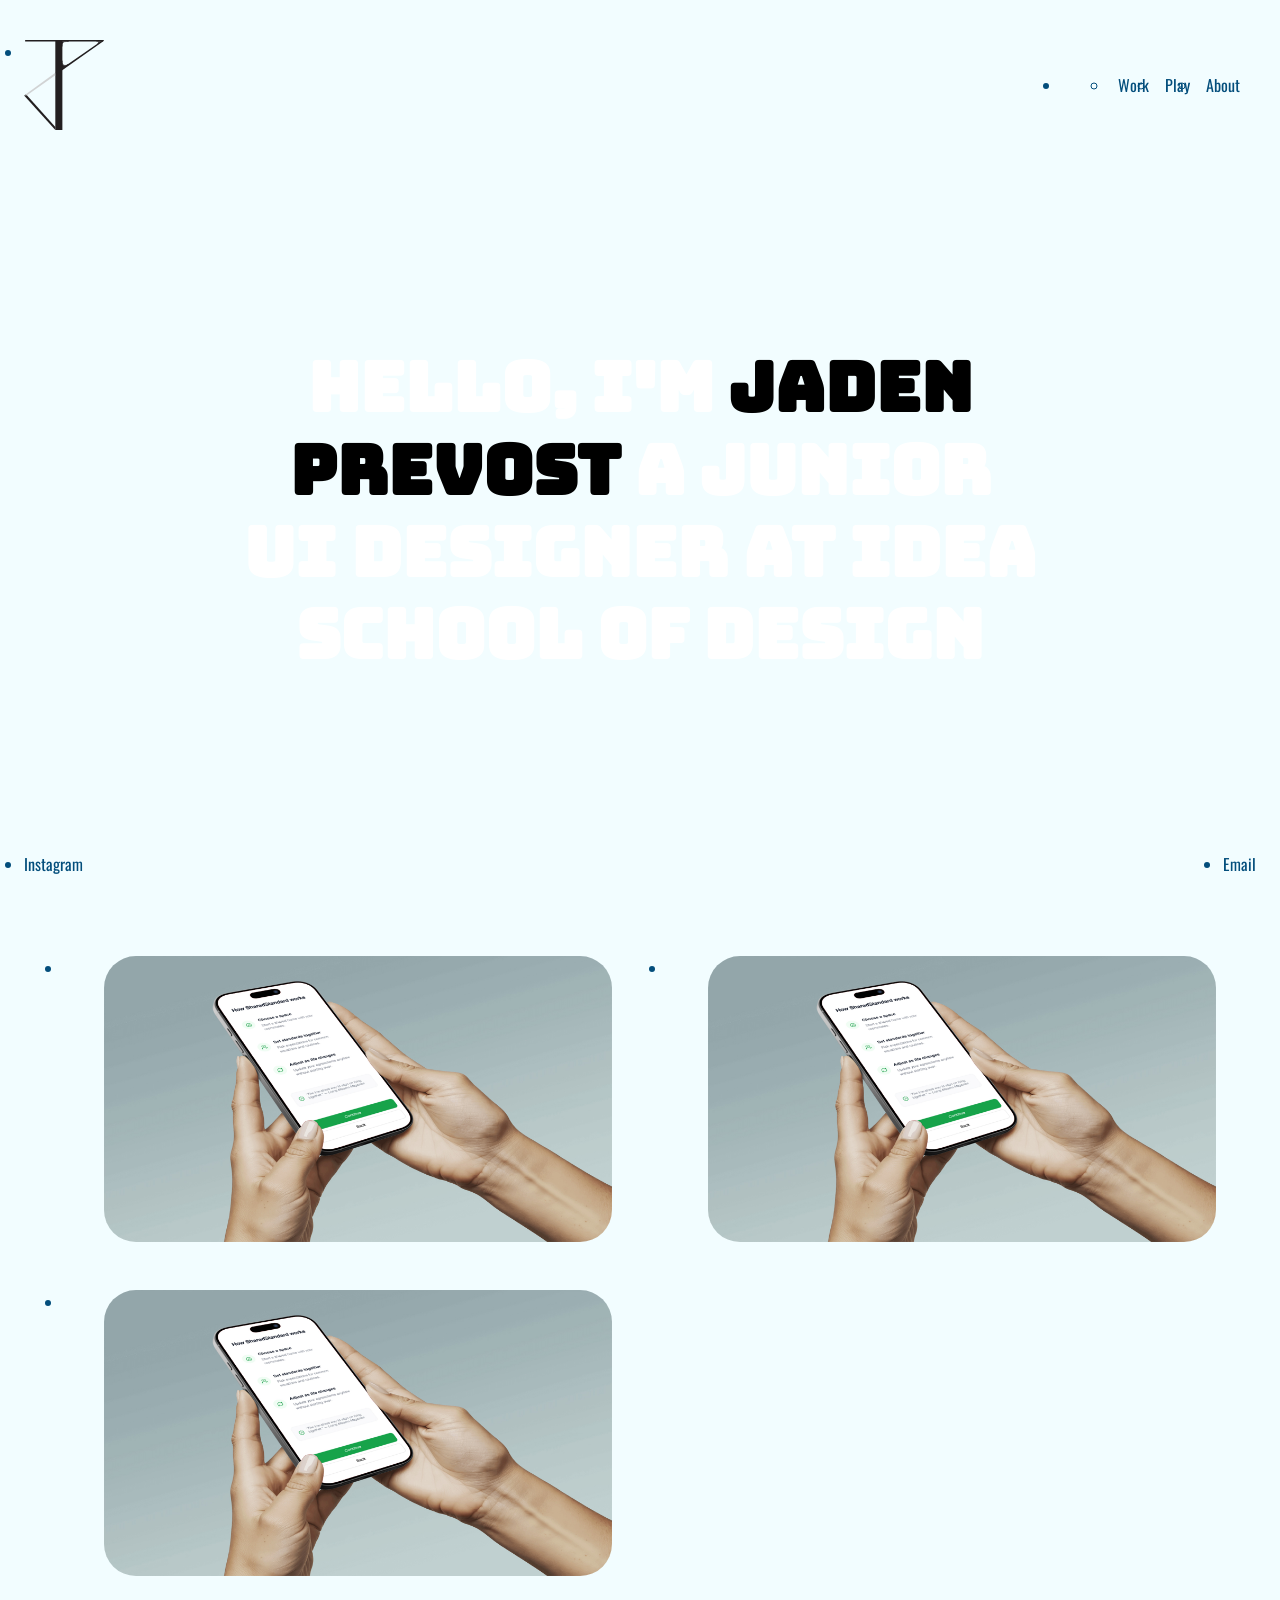
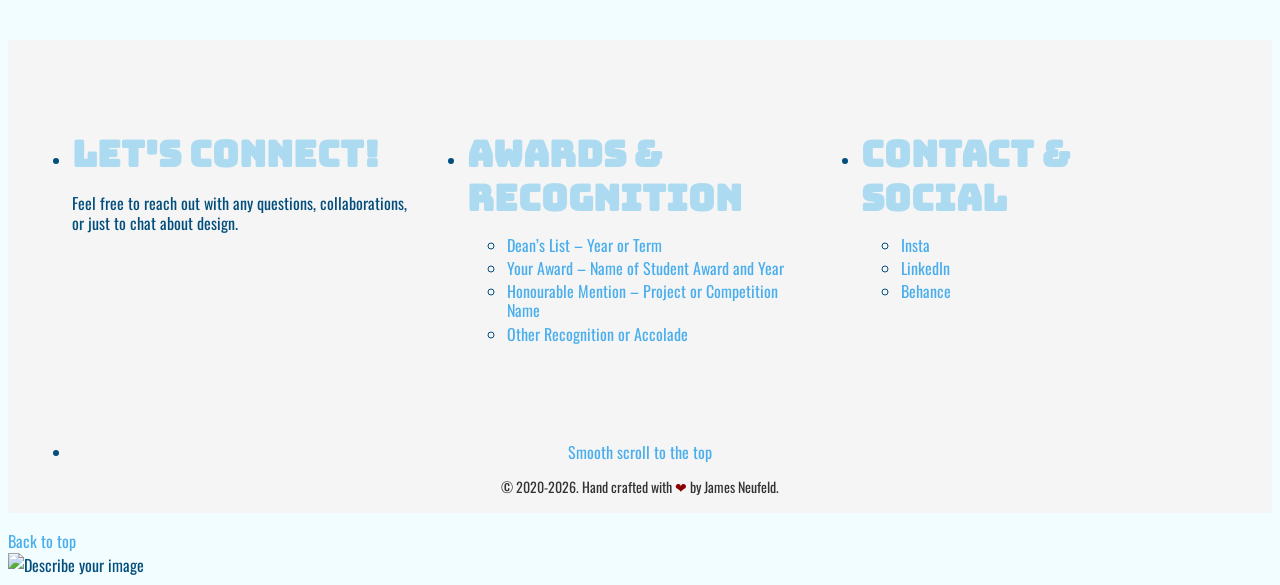
==== commit f286d518: "images added" ====
--- a/index.html
+++ b/index.html
@@ -43,8 +43,8 @@
           <li class="nav-branding-logo">
             <a href="index.html">
               <img
-                src="assets/branding-images/logo.svg"
-                alt="Your portfolio logo"
+                src="assets/branding-images/jaden-prevost-logo.svg"
+                alt="Jaden Prevost logo"
               />
             </a>
           </li>
@@ -92,12 +92,12 @@
           <li class="work-page-grid-item">
             <figure>
               <img
-                src="assets/temp/first-name-last-name--project-title--category-3.jpg"
+                src="assets/shared-standard/sharedstandard-1.jpg"
                 width="1920"
                 height="1080"
                 class="rounded-large"
                 loading="lazy"
-                alt="Describe your project"
+                alt="Person holding phone with shared standard app open"
               />
             </figure>
             <a href="project-1.html">
@@ -112,12 +112,12 @@
           <li class="work-page-grid-item">
             <figure>
               <img
-                src="assets/temp/first-name-last-name--project-title--category-1.jpg"
+                src="assets/shared-standard/sharedstandard-1.jpg"
                 width="1920"
                 height="1080"
                 class="rounded-large"
                 loading="lazy"
-                alt="Describe your project"
+                alt="Person holding phone with shared standard app open"
               />
             </figure>
             <a href="project-2.html">
@@ -134,12 +134,12 @@
           <li class="work-page-grid-item">
             <figure>
               <img
-                src="assets/temp/first-name-last-name--project-title--category-2.jpg"
+                src="assets/shared-standard/sharedstandard-1.jpg"
                 width="1920"
                 height="1080"
                 class="rounded-large"
                 loading="lazy"
-                alt="Describe your project"
+                alt="Person holding phone with shared standard app open"
               />
             </figure>
             <a href="project-3.html">
@@ -153,169 +153,20 @@
               </div>
             </a>
           </li>
-          <li class="work-page-grid-item">
-            <figure>
-              <img
-                src="assets/temp/first-name-last-name--project-title--category--placeholder-neo-classical-1.jpg"
-                width="1920"
-                height="1080"
-                class="rounded-large"
-                loading="lazy"
-                alt="Describe your project"
-              />
-            </figure>
-            <a href="project-1.html">
-              <div
-                class="project-details-overlay overlay rounded-large centered-text"
-              >
-                <h1 class="work-grid-project-title">Project Number Four</h1>
-                <h4 class="work-grid-project-category">Fine Art</h4>
-              </div>
-            </a>
-          </li>
-          <li class="work-page-grid-item">
-            <figure>
-              <img
-                src="assets/temp/animated-svg-background-example.svg"
-                width="1920"
-                height="1080"
-                class="rounded-large"
-                loading="lazy"
-                alt="Background with geometric shapes floating"
-              />
-            </figure>
-            <a href="project-1.html">
-              <div
-                class="project-details-overlay overlay rounded-large centered-text"
-              >
-                <h1 class="work-grid-project-title">Project Number Five</h1>
-                <h4 class="work-grid-project-category">Illustration</h4>
-              </div>
-            </a>
-          </li>
-          <li class="work-page-grid-item">
-            <figure>
-              <object
-                type="image/svg+xml"
-                data="assets/temp/mixed-media-animation-example.svg"
-                class="rounded-large"
-              ></object>
-            </figure>
-            <a href="project-1.html">
-              <div
-                class="project-details-overlay overlay rounded-large centered-text"
-              >
-                <h1 class="work-grid-project-title">Project Number Six</h1>
-                <h4 class="work-grid-project-category">Add Your Categories</h4>
-              </div>
-            </a>
-          </li>
         </ul>
       </section>
     </main>
     <ul class="footer-global">
       <li class="footer-tagline">
-        <h2>Customize Your Portfolio</h2>
-        <p><strong>Template features:</strong></p>
-        <ul class="footer-list">
-          <li class="footer-item">
-            🖼️ Hero section - Big impactful intro for your brand.
-          </li>
-          <li class="footer-item">
-            🧱 Work section - Start by choosing a layout version.
-          </li>
-          <li class="footer-item">📦 Lightbox Ready - Just add your photos.</li>
-          <li class="footer-item">
-            🛠️ Customizable project pages - Tailor to each piece.
-          </li>
-          <li class="footer-item">
-            ⎘ Header/footer - Edit once, copy to all pages.
-          </li>
-        </ul>
-
-        <p><strong>Get started:</strong></p>
-        <ul class="footer-list">
-          <li class="footer-item">
-            📚
-            <a
-              href="https://www.notion.so/jamesneufeld/Introduction-to-HTML-CSS-Foundational-Skills-1b8ffef6256f80ca9e20fd0b42656bd6"
-              target="_blank"
-              >Learn HTML & CSS basics</a
-            >
-            - James' foundational skills guide
-          </li>
-          <li class="footer-item">
-            ✨ Branding - Logo,
-            <a href="https://fonts.google.com/" target="_blank">Google Fonts</a
-            >, colours.
-          </li>
-          <li class="footer-item">👤 About page - Add photo and bio.</li>
-          <li class="footer-item">
-            📸 Work page - Add project images with overlays.
-          </li>
-          <li class="footer-item">
-            📝 Project pages - Write titles and descriptions.
-          </li>
-          <li class="footer-item">🔗 Navigation - Add Previous/Next links.</li>
-          <li class="footer-item">↗️ Links - Style hover states.</li>
-          <li class="footer-item">
-            🖱️ Cursor - Starter code for custom cursor.
-          </li>
-        </ul>
-        <p><strong>Extra polish:</strong></p>
-        <ul class="footer-list">
-          <li class="footer-item">🎞️ Animated GIFs - Showcase your work.</li>
-          <li class="footer-item">
-            🎨 Animated SVGs -
-            <a href="https://www.svgator.com/" target="_blank"
-              >Create dynamic vector art</a
-            >.
-          </li>
-          <li class="footer-item">
-            🌈 Animated gradients -
-            <a href="https://mycolor.space/gradient" target="_blank"
-              >Smooth color transitions</a
-            >.
-          </li>
-        </ul>
-        <p><strong>For advanced users:</strong></p>
-        <ul class="footer-list">
-          <li class="footer-item">
-            🐇 Easter eggs: Hide surprises in your portfolio!
-          </li>
-          <li class="footer-item">💫 Advanced nav (☰ not included).</li>
-          <li class="footer-item">
-            🎭 Effects - Typewriter (JS), parallax (CSS), custom JS.
-          </li>
-        </ul>
-        <p><strong>Consider adding:</strong></p>
-        <ul class="footer-list">
-          <li class="footer-item">
-            🎮 <a href="play.html">Play page</a> - showcase other work.
-          </li>
-          <li class="footer-item">
-            ✏️ <a href="sketchbook.html">Sketchbook</a> - process work.
-          </li>
-          <li class="footer-item">
-            📄 <a href="resume.html">Resume/CV</a> - professional background.
-          </li>
-        </ul>
-        <p><strong>Don't forget:</strong></p>
-        <ul class="footer-list">
-          <li class="footer-item">
-            ❌ <a href="404.html">Custom 404 page</a> - Personalized error page.
-          </li>
-          <li class="footer-item">
-            🗺️ <a href="sitemap.xml">sitemap.xml</a> - Update for Google Search
-            Console.
-          </li>
-          <li class="footer-item">
-            🔍 SEO - Optimize page titles, descriptions and images.
-          </li>
-        </ul>
-      </li>
+        <h2>Let's Connect!</h2>
+        <p>
+          Feel free to reach out with any questions, collaborations, or just to
+          chat about design.
+        </p>
+      </li>
+
       <li class="footer-highlights">
-        <h2>Awards &amp; Recognition</h2>
+        <h2>Awards & Recognition</h2>
         <ul class="footer-awards-list">
           <li class="footer-item">
             <a href="#">Dean’s List – Year or Term</a>
@@ -330,100 +181,17 @@
             <a href="#">Other Recognition or Accolade</a>
           </li>
         </ul>
-
-        <h2>Selected Works</h2>
-
-        <p><strong>Work Pages:</strong></p>
-        <ul class="footer-works-list">
-          <li class="footer-item">
-            <a href="index.html">Classic</a> – Rounded Corners
-            <span class="badge-new blink">Now Included!</span>
-          </li>
-          <li class="footer-item">
-            <a href="illustration.html">Illustrator’s Work Page</a>
-            <span class="badge-new blink">New Template!</span>
-          </li>
-          <li class="footer-item">
-            <a href="work-titles-below.html">Project Titles Below</a>
-            <span class="badge-new blink">New Template!</span>
-          </li>
-          <li class="footer-item">
-            <a href="work-sidebar.html">Sticky Sidebar with Classic Grid</a>
-            <span class="badge-new blink">New Template!</span>
-          </li>
-          <li class="footer-item">
-            <a href="work-sidebar-masonry.html"
-              >Sticky Sidebar with Masonry and Accordion</a
-            >
-            <span class="badge-new blink">New Template!</span>
-          </li>
-          <li class="footer-item">
-            <a href="work-clean.html">Classic – Clean (No Effects)</a>
-          </li>
-          <li class="footer-item">
-            <a href="work-padded.html">Classic – Spacious</a>
-            <span class="badge-new blink">New Template!</span>
-          </li>
-          <li class="footer-item">
-            <a href="work-grayscale.html">Classic – Grayscale Filter</a>
-          </li>
-          <li class="footer-item">
-            <a href="work-ghost.html">Classic – with Ghost Icon</a>
-          </li>
-        </ul>
-
-        <p><strong>Project Pages:</strong></p>
-        <ul class="footer-works-list">
-          <li class="footer-item">
-            <a href="project-1.html">Standard Project</a>
-            <span class="badge-new blink">New and improved!</span>
-          </li>
-          <li class="footer-item">
-            <a href="project-lightbox.html">Project with Lightbox</a>
-            <span class="badge-new blink">New feature!</span>
-          </li>
-          <li class="footer-item">
-            <a href="project-full-width.html">Full Width Project</a>
-            <span class="badge-new blink">New Template!</span>
-          </li>
-        </ul>
-
-        <p><strong>Other Pages:</strong></p>
-        <ul class="footer-works-list">
-          <li class="footer-item">
-            <a href="about.html">About Page</a>
-            <span class="badge-new blink">New Two-Column Layout!</span>
-          </li>
-          <li class="footer-item">
-            <a href="play.html">Play Page</a>
-            <span class="badge-new blink">New Masonry+Lightbox Layout!</span>
-          </li>
-          <li class="footer-item">
-            <a href="sketchbook.html">Sketchbook Page</a>
-            <span class="badge-new blink">New Masonry+Lightbox Layout!</span>
-          </li>
-          <li class="footer-item">
-            <a href="components.html">Components</a>
-            <span class="badge-new blink">New!</span>
-            <em>(reusable elements)</em>
-          </li>
-          <li class="footer-item">
-            <a href="index.html">Holding Page</a> <em>(optional)</em>
-          </li>
-          <li class="footer-item">
-            <a href="404.html">404 Page</a>
-            <em>(customize to match your brand)</em>
-          </li>
-        </ul>
-      </li>
+      </li>
+
       <li class="footer-contact-social">
-        <h2>Contact &amp; Social</h2>
+        <h2>Contact & Social</h2>
         <ul class="footer-socials-list">
           <li class="footer-item"><a href="#">Insta</a></li>
           <li class="footer-item"><a href="#">LinkedIn</a></li>
           <li class="footer-item"><a href="#">Behance</a></li>
         </ul>
       </li>
+
       <li class="footer-full-width">
         <p><a href="#top">Smooth scroll to the top</a></p>
         <p class="footer-fineprint">
--- a/styles/style.css
+++ b/styles/style.css
@@ -33,7 +33,8 @@
 /* Remember, the more fonts you load, the longer it can take for your page to load. */
 
 /* Unbounded Font*/
-@import url("https://fonts.googleapis.com/css2?family=Unbounded:wght@200..900&display=swap");
+@import url("https://fonts.googleapis.com/css2?family=Bungee&display=swap");
+@import url("https://fonts.googleapis.com/css2?family=Oswald:wght@200..700&display=swap");
 
 /*
 
@@ -99,11 +100,11 @@
 
 :root {
   /* Typography */
-  --font-family-body: "Unbounded", sans-serif;
-  --font-family-heading: "Unbounded", sans-serif;
-  --font-family-project-title: "Unbounded", sans-serif;
+  --font-family-body: "Oswald", sans-serif;
+  --font-family-heading: "Bungee", sans-serif;
+  --font-family-project-title: , sans-serif;
   /* Core Colours */
-  --color-text-primary: #222;
+  --color-text-primary: #034e7c;
   --color-text-secondary: #333;
   --color-accent-primary: #ffffff;
   --color-accent-secondary: #000000;
@@ -111,14 +112,14 @@
   --color-highlight: lemonchiffon;
   --color-fallback: #ff057c; /* Fallback color for glitch effect on 404 page */
   /* Backgrounds */
-  --color-bg: #fdfdfd;
+  --color-bg: #f2fdff;
   --color-bg-about: #f5f5f5;
   --color-bg-footer: #f5f5f5;
   --color-bg-holding-page: rgba(82, 0, 255, 0.6);
   /* Headings */
   --h1-color: #000000;
-  --h2-color: #000000;
-  --h3-color: #000000;
+  --h2-color: #acdbf1;
+  --h3-color: #acdbf1;
   --h4-color: #000000;
   --h5-color: #000000;
   --h6-color: #000000;
@@ -126,23 +127,21 @@
   --color-text-holding-title: #ebedf0;
   --color-text-project-category: #ffffff;
   --color-text-project-description: #222;
-  --color-text-project-sidebar: #222;
-  --color-text-project-title: #000000;
+  --color-text-project-sidebar: #222222;
+  --color-text-project-title: #1c9de8;
   --color-text-work-grid-title: #ffffff;
   /* Link States */
-  --color-link: #5200ff;
+  --color-link: #4aaeed;
   --color-link-hover: #111;
-  --color-link-visited: #5200ff;
-  /* Navigation */
-  --color-nav-link: #5200ff;
+  --color-link-visited: #4aaeed /* Navigation */ --color-nav-link: #5200ff;
   --color-nav-link-hover: #321575;
-  --color-nav-arrow: #5200ff;
+  --color-nav-arrow: #4aaeed;
   --color-nav-arrow-hover: #000;
   --color-nav-arrow-stroke: #5200ff;
   --color-nav-arrow-stroke-hover: #000;
   /* Components */
   --color-bg-full-width: #f5f5f5;
-  --color-bg-project-description: #f5f5f5;
+  --color-bg-project-description: #4aaeed;
   --color-bg-sidebar-project: transparent;
   --color-bg-sidebar-work: lemonchiffon;
   --color-gradient-hero: linear-gradient(90deg, #ff00ff, #00ffff);
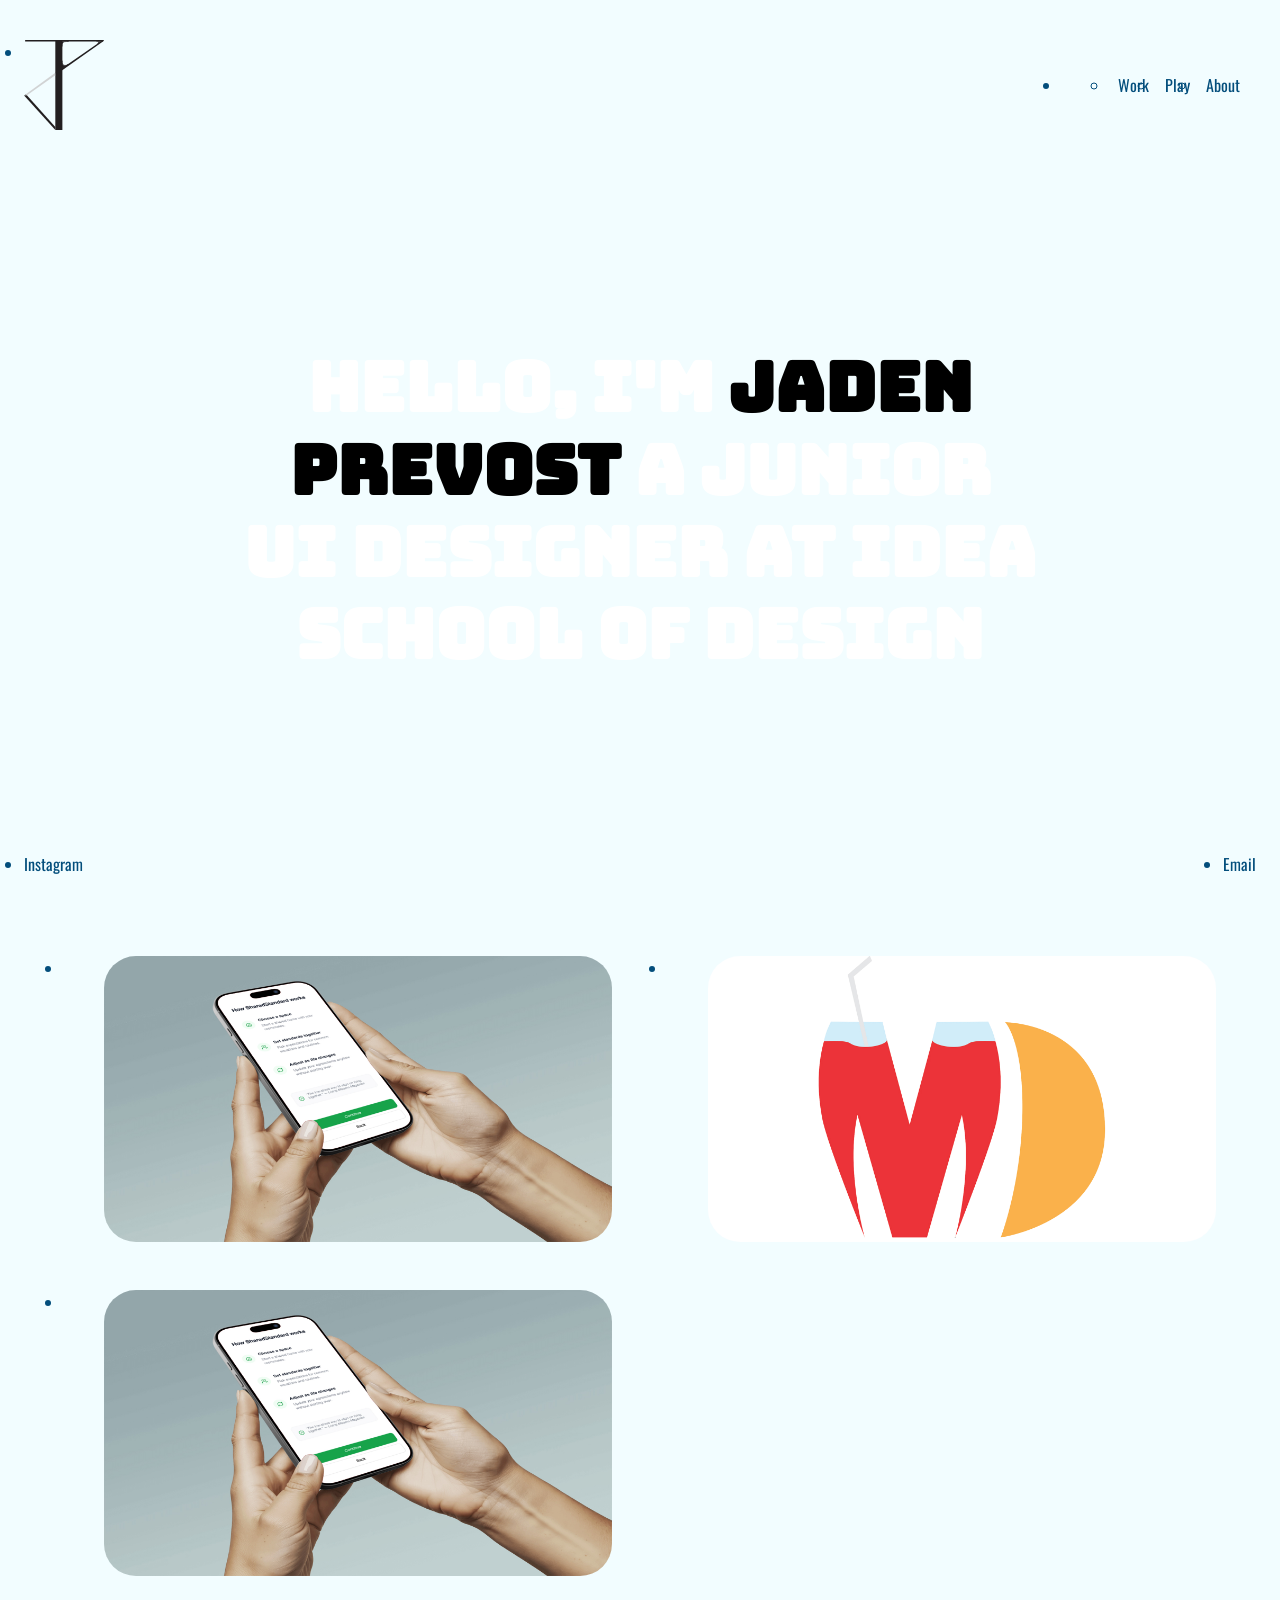
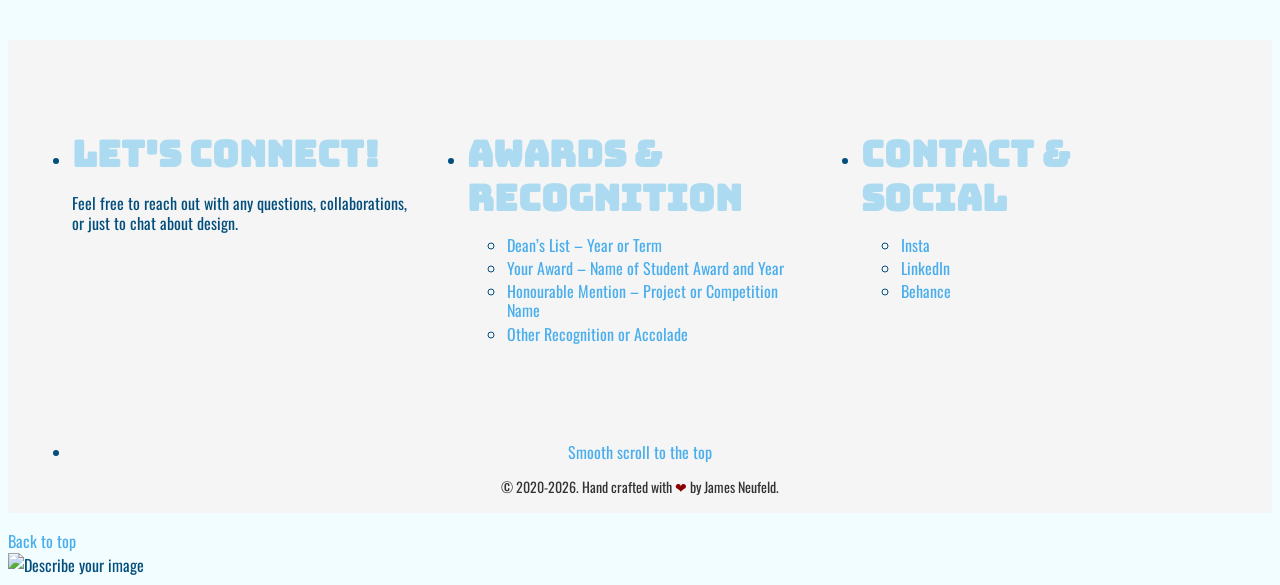
==== commit 5f0f9d2e: "Logo change" ====
--- a/index.html
+++ b/index.html
@@ -112,12 +112,12 @@
           <li class="work-page-grid-item">
             <figure>
               <img
-                src="assets/shared-standard/sharedstandard-1.jpg"
+                src="assets/mexican-dine/mexicandinelogo.jpg"
                 width="1920"
                 height="1080"
                 class="rounded-large"
                 loading="lazy"
-                alt="Person holding phone with shared standard app open"
+                alt="Mexican Dine Logo"
               />
             </figure>
             <a href="project-2.html">
